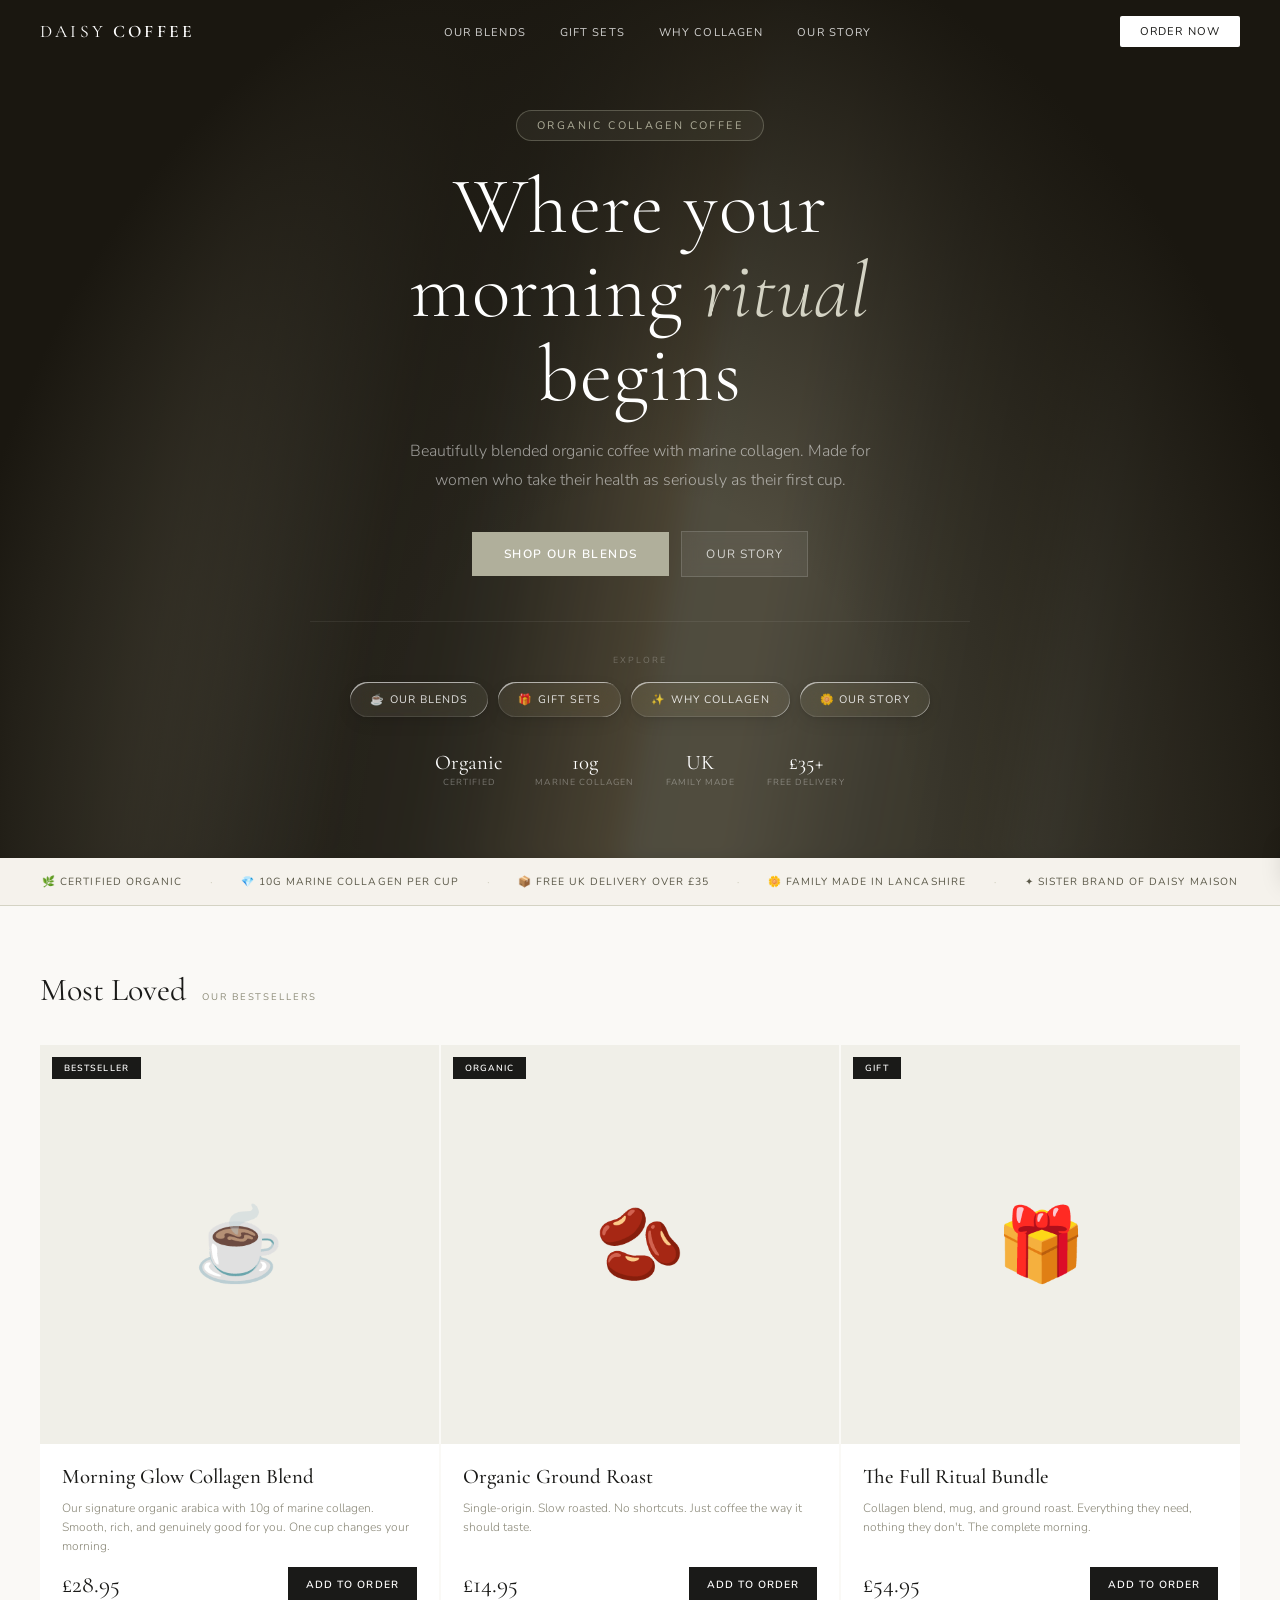
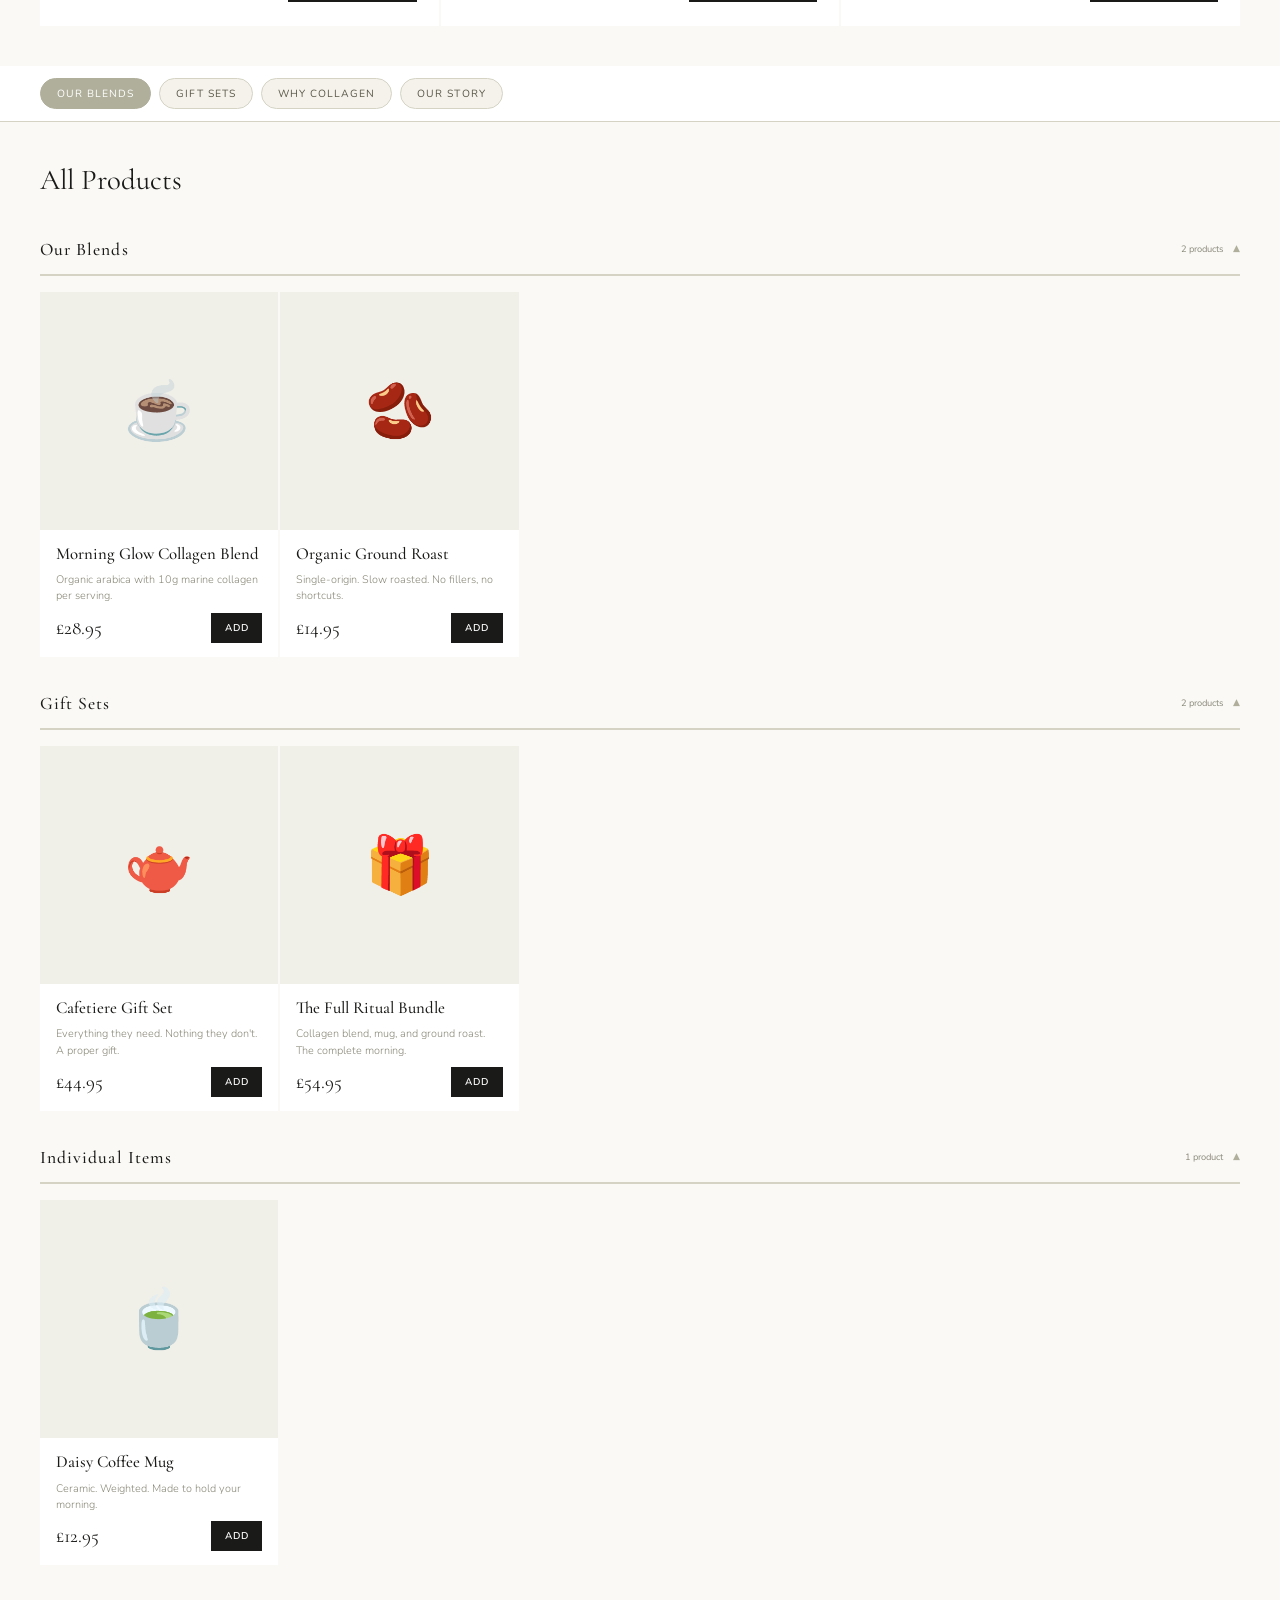
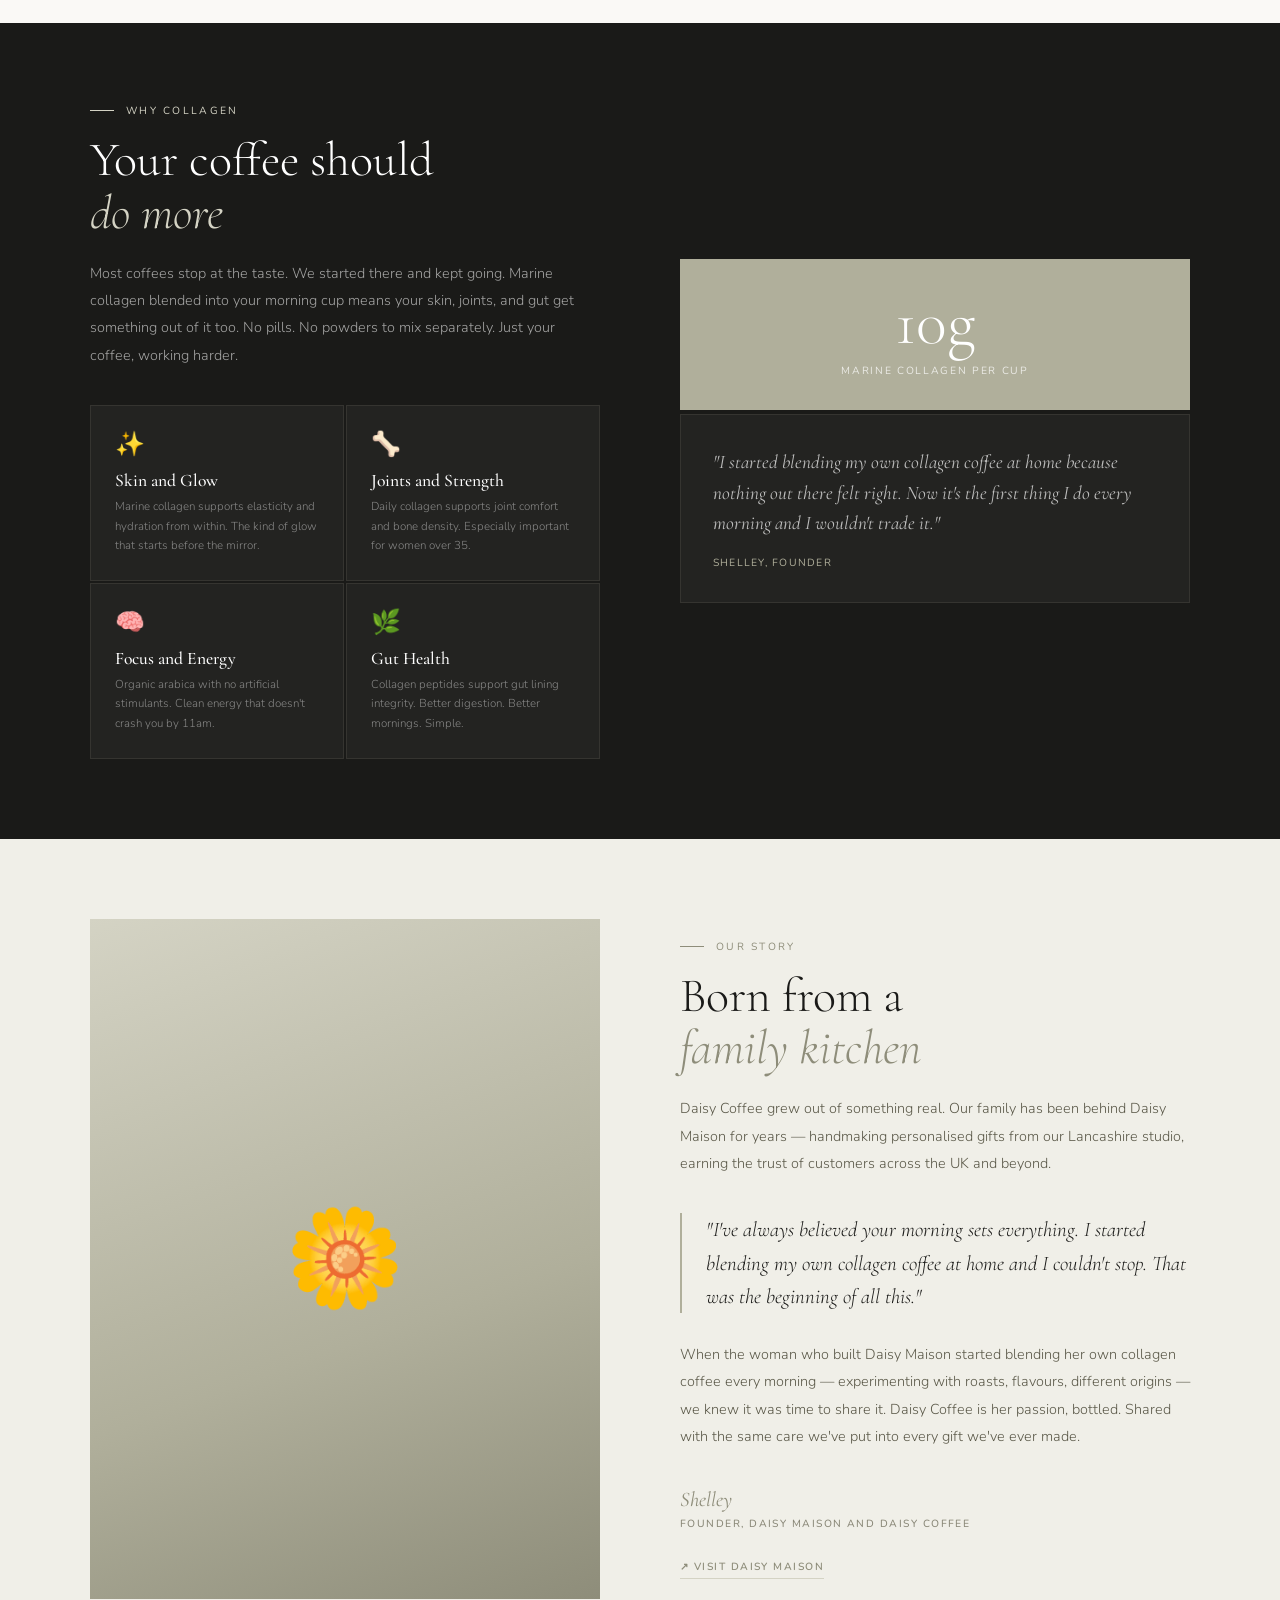
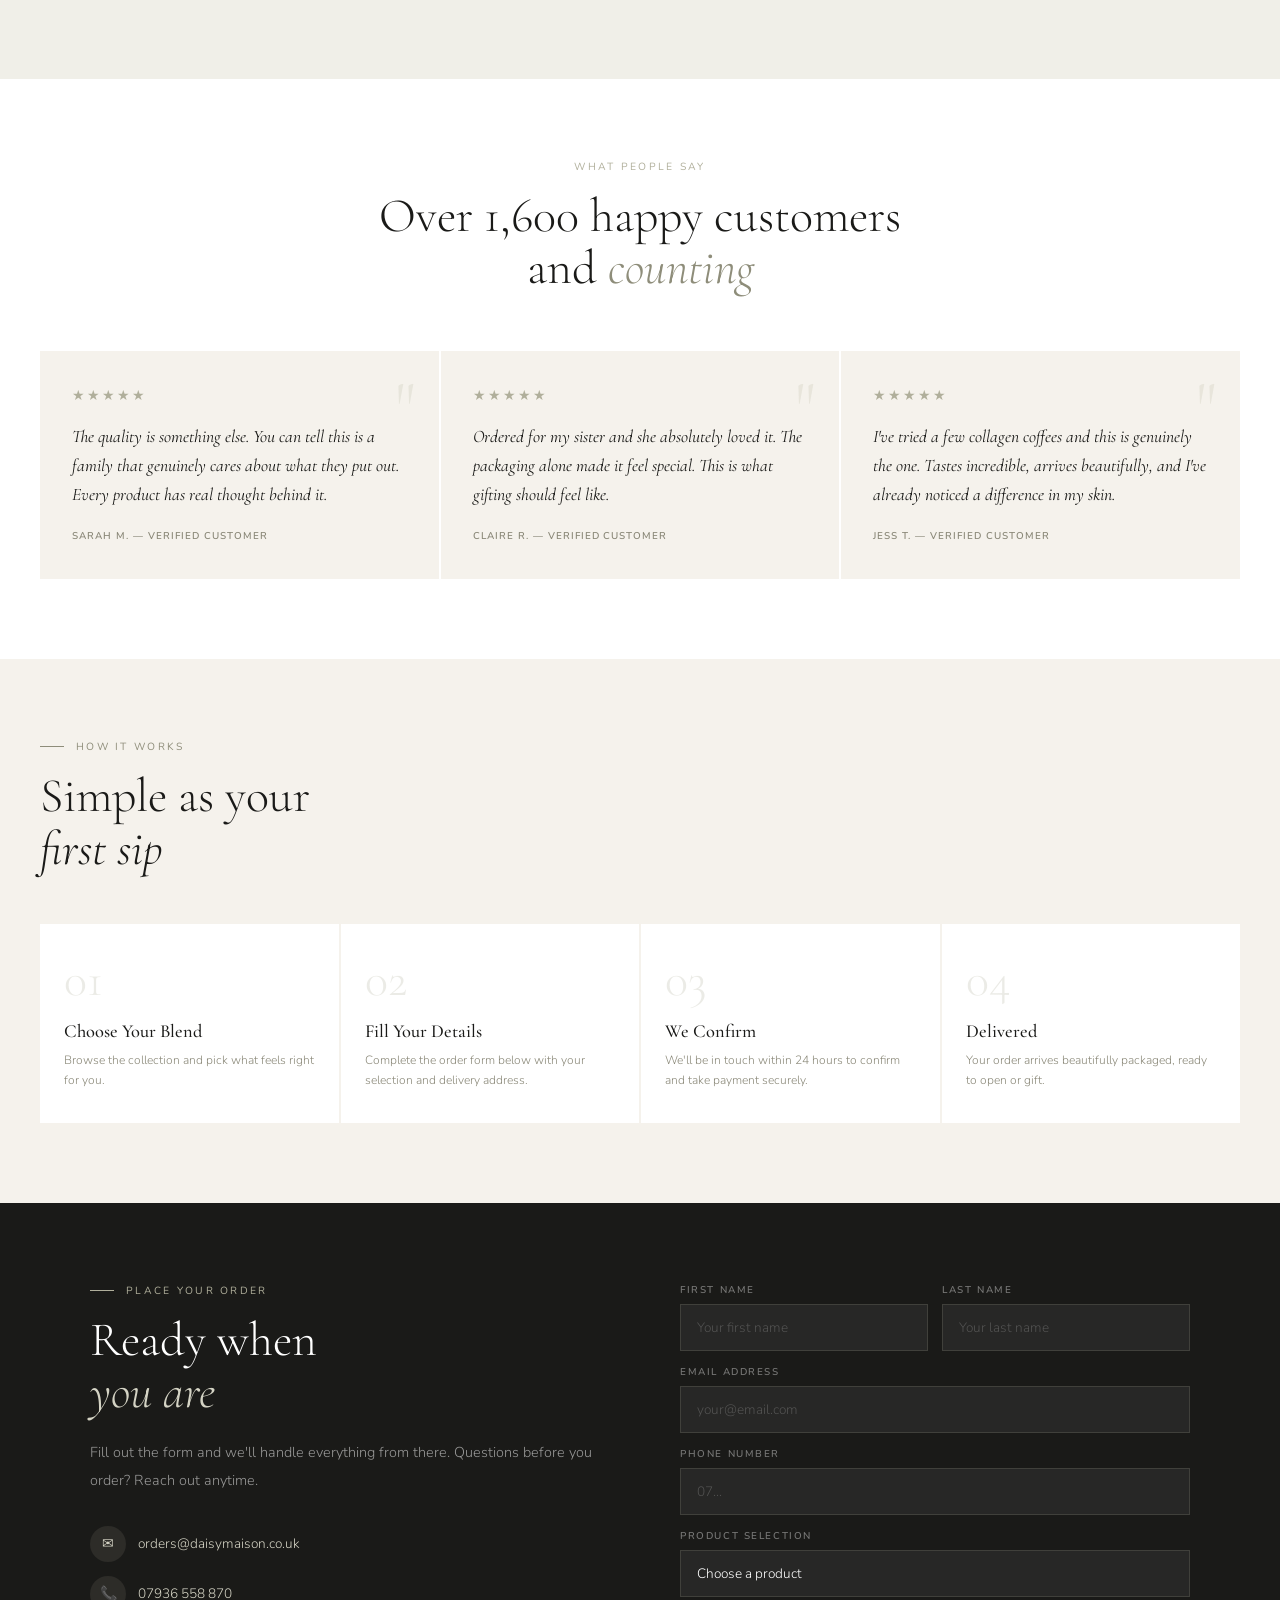
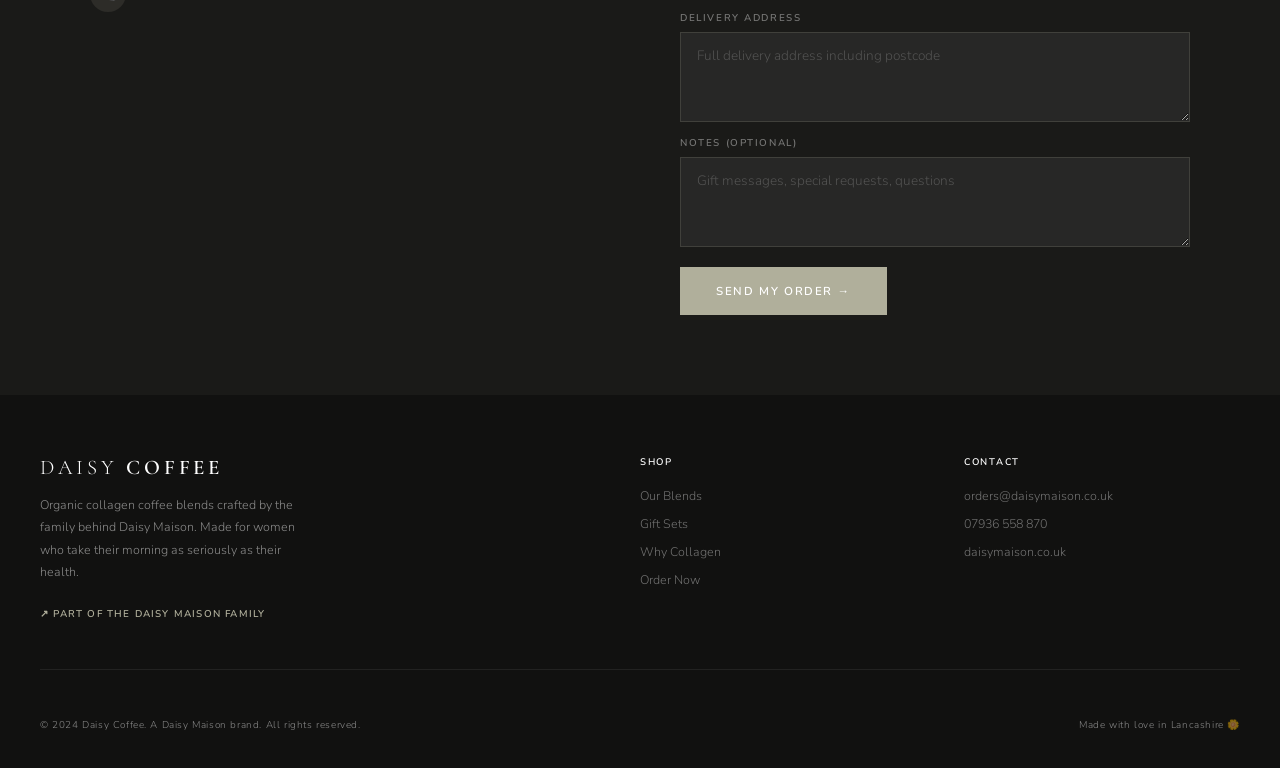
==== index.html @ 3b6395a7 "Rename daisy-coffee.html to index.html" ====
<!DOCTYPE html>
<html lang="en">
<head>
  <meta charset="UTF-8">
  <meta name="viewport" content="width=device-width, initial-scale=1.0, maximum-scale=1.0, user-scalable=no">
  <title>Daisy Coffee — Organic Collagen Blends</title>
  <meta name="description" content="Organic collagen coffee blends, ground coffee, cafetiere gift sets and more. A sister brand of Daisy Maison, family made in Lancashire.">
  <link rel="preconnect" href="https://fonts.googleapis.com">
  <link href="https://fonts.googleapis.com/css2?family=Cormorant+Garamond:ital,wght@0,300;0,400;0,500;0,600;1,300;1,400;1,500&family=Nunito:wght@300;400;500;600&display=swap" rel="stylesheet">
  <style>
    *, *::before, *::after { box-sizing: border-box; margin: 0; padding: 0; }
    html, body { max-width: 100%; overflow-x: hidden; background: #faf9f6; color: #1a1a18; }

    :root {
      --sage: #B0AF9B;
      --sage-dark: #8e8d7a;
      --sage-light: #d4d3c4;
      --sage-pale: #f0efe8;
      --gold: #c9a96e;
      --gold-light: #e8d5b0;
      --white: #ffffff;
      --off-white: #faf9f6;
      --cream: #f5f2ec;
      --dark: #1a1a18;
      --mid: #5a5848;
      --light: #8a8878;
    }

    /* ── NAV ── */
    .nav {
      background: transparent;
      border-bottom: none;
      padding: 0 40px;
      height: 62px;
      display: flex;
      align-items: center;
      justify-content: space-between;
      position: absolute;
      top: 0; left: 0; right: 0;
      z-index: 100;
      gap: 16px;
      transition: background 0.3s, border-color 0.3s;
    }
    .nav.scrolled {
      position: fixed;
      background: rgba(250,249,246,0.92);
      backdrop-filter: blur(14px);
      -webkit-backdrop-filter: blur(14px);
      border-bottom: 1px solid rgba(176,175,155,0.2);
    }
    .nav-logo {
      font-family: 'Cormorant Garamond', serif;
      font-weight: 400;
      font-size: 1.1rem;
      letter-spacing: 0.18em;
      color: #ffffff;
      text-decoration: none;
      text-transform: uppercase;
      white-space: nowrap;
      flex-shrink: 0;
      transition: color 0.3s;
    }
    .nav-logo span { font-weight: 600; }
    .nav.scrolled .nav-logo { color: var(--dark); }
    .nav-links {
      display: flex;
      gap: 4px;
      list-style: none;
    }
    .nav-links a {
      font-family: 'Nunito', sans-serif;
      font-size: 0.7rem;
      letter-spacing: 0.1em;
      text-transform: uppercase;
      color: rgba(255,255,255,0.8);
      text-decoration: none;
      padding: 6px 14px;
      border-radius: 20px;
      border: 1px solid transparent;
      transition: all 0.2s;
      white-space: nowrap;
    }
    .nav.scrolled .nav-links a { color: var(--mid); }
    .nav-links a:hover {
      color: var(--white);
      border-color: rgba(255,255,255,0.25);
      background: rgba(255,255,255,0.1);
    }
    .nav.scrolled .nav-links a:hover {
      color: var(--dark);
      border-color: var(--sage-light);
      background: var(--sage-pale);
    }
    .nav-cta {
      font-family: 'Nunito', sans-serif;
      font-size: 0.7rem;
      letter-spacing: 0.1em;
      text-transform: uppercase;
      color: var(--dark) !important;
      background: var(--white);
      padding: 8px 20px;
      border-radius: 2px;
      text-decoration: none;
      border: none !important;
      transition: background 0.2s, color 0.2s !important;
      white-space: nowrap;
      flex-shrink: 0;
    }
    .nav.scrolled .nav-cta { background: var(--dark); color: var(--white) !important; }
    .nav-cta:hover { background: var(--sage) !important; color: var(--white) !important; }

    /* hamburger */
    .nav-hamburger {
      display: none;
      flex-direction: column;
      gap: 5px;
      background: none;
      border: none;
      cursor: pointer;
      padding: 4px;
    }
    .nav-hamburger span {
      display: block;
      width: 22px;
      height: 1.5px;
      background: var(--white);
      transition: background 0.3s;
    }
    .nav.scrolled .nav-hamburger span { background: var(--dark); }
    .nav-mobile {
      display: none;
      position: fixed;
      top: 62px; left: 0; right: 0;
      background: var(--off-white);
      border-bottom: 1px solid var(--sage-light);
      padding: 20px 24px;
      flex-direction: column;
      gap: 4px;
      z-index: 99;
    }
    .nav-mobile.open { display: flex; }
    .nav-mobile a {
      font-family: 'Nunito', sans-serif;
      font-size: 0.85rem;
      letter-spacing: 0.1em;
      text-transform: uppercase;
      color: var(--mid);
      text-decoration: none;
      padding: 12px 0;
      border-bottom: 1px solid var(--sage-pale);
    }
    .nav-mobile a:last-child { border-bottom: none; color: var(--sage-dark); font-weight: 600; }

    /* ── HERO ── */
    .hero {
      position: relative;
      overflow: hidden;
      background: #1a1710;
      min-height: 600px;
      display: flex;
      flex-direction: column;
      align-items: center;
      justify-content: center;
      padding: 110px 40px 70px;
    }
    .hero-aurora {
      position: absolute;
      inset: -20px;
      background:
        repeating-linear-gradient(100deg,rgba(176,175,155,0.2) 0%,rgba(176,175,155,0.07) 8%,transparent 12%,transparent 14%,rgba(201,169,110,0.14) 18%),
        repeating-linear-gradient(100deg,rgba(90,88,72,0.4) 0%,rgba(176,175,155,0.25) 10%,rgba(40,38,28,0.1) 20%,rgba(176,175,155,0.2) 30%,rgba(120,115,90,0.25) 40%);
      background-size: 300% 300%, 200% 200%;
      animation: aurora 14s linear infinite;
      filter: blur(14px);
      opacity: 0.9;
    }
    .hero-aurora::after {
      content: '';
      position: absolute;
      inset: 0;
      background: repeating-linear-gradient(100deg,rgba(176,175,155,0.1) 0%,rgba(201,169,110,0.08) 10%,transparent 15%,transparent 18%,rgba(176,175,155,0.12) 22%);
      background-size: 200% 100%;
      animation: aurora 10s linear infinite reverse;
      mix-blend-mode: screen;
    }
    @keyframes aurora { from { background-position: 50% 50%, 50% 50%; } to { background-position: 350% 50%, 350% 50%; } }
    .hero-overlay { position: absolute; inset: 0; background: radial-gradient(ellipse at 50% 100%, transparent 30%, #1a1710 78%); }
    .hero-content { position: relative; z-index: 2; text-align: center; max-width: 660px; width: 100%; }
    .hero-tag {
      display: inline-block;
      font-family: 'Nunito', sans-serif;
      font-size: 0.68rem;
      letter-spacing: 0.22em;
      text-transform: uppercase;
      color: var(--sage);
      border: 1px solid rgba(176,175,155,0.35);
      padding: 7px 20px;
      border-radius: 20px;
      margin-bottom: 24px;
      background: rgba(176,175,155,0.08);
    }
    .hero h1 {
      font-family: 'Cormorant Garamond', serif;
      font-size: clamp(2.8rem, 7vw, 5rem);
      font-weight: 300;
      color: #ffffff;
      line-height: 1.05;
      margin-bottom: 20px;
      letter-spacing: 0.01em;
    }
    .hero h1 em { font-style: italic; color: var(--sage-light); }
    .hero-sub {
      font-family: 'Nunito', sans-serif;
      font-size: clamp(0.85rem, 2vw, 1rem);
      font-weight: 300;
      color: rgba(255,255,255,0.55);
      line-height: 1.8;
      margin-bottom: 36px;
      max-width: 480px;
      margin-left: auto;
      margin-right: auto;
    }
    .hero-cta-row {
      display: flex;
      align-items: center;
      justify-content: center;
      gap: 12px;
      flex-wrap: wrap;
      margin-bottom: 44px;
    }
    .btn-primary {
      display: inline-flex;
      align-items: center;
      gap: 8px;
      padding: 14px 32px;
      background: var(--sage);
      color: #ffffff;
      font-family: 'Nunito', sans-serif;
      font-size: 0.75rem;
      font-weight: 600;
      letter-spacing: 0.12em;
      text-transform: uppercase;
      text-decoration: none;
      border: none;
      cursor: pointer;
      transition: background 0.25s, transform 0.2s;
    }
    .btn-primary:hover { background: var(--sage-dark); transform: translateY(-1px); }
    .btn-secondary {
      display: inline-flex;
      align-items: center;
      gap: 8px;
      padding: 14px 24px;
      background: rgba(255,255,255,0.07);
      color: rgba(255,255,255,0.75);
      font-family: 'Nunito', sans-serif;
      font-size: 0.75rem;
      letter-spacing: 0.1em;
      text-transform: uppercase;
      text-decoration: none;
      border: 1px solid rgba(255,255,255,0.14);
      backdrop-filter: blur(8px);
      transition: all 0.2s;
    }
    .btn-secondary:hover { border-color: rgba(176,175,155,0.5); color: var(--sage-light); }

    /* glass pills */
    .hero-pills {
      display: flex;
      align-items: center;
      justify-content: center;
      gap: 10px;
      flex-wrap: wrap;
      padding-top: 32px;
      border-top: 1px solid rgba(255,255,255,0.07);
    }
    .hero-pills-label {
      font-family: 'Nunito', sans-serif;
      font-size: 0.55rem;
      letter-spacing: 0.22em;
      text-transform: uppercase;
      color: rgba(255,255,255,0.25);
      width: 100%;
      text-align: center;
      margin-bottom: 6px;
    }
    .glass-pill {
      position: relative;
      display: inline-flex;
      align-items: center;
      gap: 7px;
      padding: 10px 20px;
      border-radius: 40px;
      cursor: pointer;
      text-decoration: none;
      font-family: 'Nunito', sans-serif;
      font-size: 0.68rem;
      letter-spacing: 0.1em;
      text-transform: uppercase;
      color: rgba(255,255,255,0.85);
      transition: transform 0.25s ease, color 0.2s;
      isolation: isolate;
    }
    .glass-pill::before {
      content: '';
      position: absolute;
      inset: 0;
      border-radius: inherit;
      background: rgba(255,255,255,0.07);
      backdrop-filter: blur(12px) saturate(160%);
      -webkit-backdrop-filter: blur(12px) saturate(160%);
      box-shadow:
        inset 0 0 0 1px rgba(255,255,255,0.1),
        inset 1.8px 3px 0px -2px rgba(255,255,255,0.55),
        inset -2px -2px 0px -2px rgba(255,255,255,0.4),
        0 1px 5px rgba(0,0,0,0.1),
        0 6px 16px rgba(0,0,0,0.08);
      transition: background 0.3s, box-shadow 0.3s;
      z-index: -1;
    }
    .glass-pill:hover { transform: translateY(-2px) scale(1.03); color: #ffffff; }
    .glass-pill:hover::before {
      background: rgba(176,175,155,0.2);
      box-shadow: inset 0 0 0 1px rgba(176,175,155,0.4), 0 4px 20px rgba(176,175,155,0.2);
    }

    /* hero stats */
    .hero-stats {
      display: flex;
      align-items: center;
      justify-content: center;
      gap: 32px;
      margin-top: 36px;
      flex-wrap: wrap;
    }
    .hero-stat { display: flex; flex-direction: column; align-items: center; gap: 3px; }
    .hero-stat-num {
      font-family: 'Cormorant Garamond', serif;
      font-size: 1.3rem;
      font-weight: 400;
      color: #ffffff;
      line-height: 1;
    }
    .hero-stat-label {
      font-family: 'Nunito', sans-serif;
      font-size: 0.55rem;
      letter-spacing: 0.12em;
      text-transform: uppercase;
      color: rgba(255,255,255,0.35);
    }

    /* ── TRUST STRIP ── */
    .trust-strip {
      background: var(--cream);
      border-bottom: 1px solid var(--sage-light);
      padding: 16px 40px;
      display: flex;
      align-items: center;
      justify-content: center;
      gap: 28px;
      flex-wrap: wrap;
    }
    .trust-item {
      display: flex;
      align-items: center;
      gap: 8px;
      font-family: 'Nunito', sans-serif;
      font-size: 0.65rem;
      letter-spacing: 0.1em;
      text-transform: uppercase;
      color: var(--mid);
      white-space: nowrap;
    }
    .trust-divider { color: var(--sage-light); font-size: 0.7rem; }

    /* ── FEATURED ── */
    .featured-section { background: var(--off-white); padding: 64px 40px 40px; }
    .featured-header { display: flex; align-items: baseline; gap: 16px; margin-bottom: 36px; }
    .featured-title {
      font-family: 'Cormorant Garamond', serif;
      font-size: 2rem;
      font-weight: 400;
      color: var(--dark);
    }
    .featured-tag {
      font-family: 'Nunito', sans-serif;
      font-size: 0.6rem;
      letter-spacing: 0.2em;
      text-transform: uppercase;
      color: var(--sage-dark);
    }
    .featured-grid { display: grid; grid-template-columns: repeat(3, 1fr); gap: 2px; }

    .featured-card {
      position: relative;
      background: var(--white);
      overflow: hidden;
      display: flex;
      flex-direction: column;
      transition: transform 0.3s, box-shadow 0.3s;
      animation: fadeInUp 0.5s ease both;
    }
    .featured-card:nth-child(1) { animation-delay: 0.05s; }
    .featured-card:nth-child(2) { animation-delay: 0.15s; }
    .featured-card:nth-child(3) { animation-delay: 0.25s; }
    .featured-card::before {
      content: '';
      position: absolute;
      inset: -1px;
      padding: 1px;
      background: linear-gradient(135deg, rgba(176,175,155,0.7), rgba(176,175,155,0.1) 50%, rgba(201,169,110,0.5));
      -webkit-mask: linear-gradient(#fff 0 0) content-box, linear-gradient(#fff 0 0);
      -webkit-mask-composite: xor;
      mask-composite: exclude;
      opacity: 0;
      transition: opacity 0.3s;
      z-index: 0;
    }
    .featured-card:hover::before { opacity: 1; }
    .featured-card:hover { transform: translateY(-3px); box-shadow: 0 12px 40px rgba(176,175,155,0.2), 0 4px 16px rgba(0,0,0,0.06); }
    @keyframes fadeInUp { from { opacity: 0; transform: translateY(18px); } to { opacity: 1; transform: translateY(0); } }

    .featured-card-img {
      position: relative;
      aspect-ratio: 1;
      overflow: hidden;
      background: var(--sage-pale);
      display: flex;
      align-items: center;
      justify-content: center;
      font-size: 72px;
    }
    .feat-badge {
      position: absolute; top: 12px; left: 12px;
      background: var(--dark); color: var(--white);
      font-family: 'Nunito', sans-serif; font-size: 0.56rem; letter-spacing: 0.12em; text-transform: uppercase;
      padding: 5px 12px; font-weight: 600;
    }
    .featured-body { padding: 20px 22px 24px; display: flex; flex-direction: column; gap: 10px; flex: 1; position: relative; z-index: 1; }
    .featured-name {
      font-family: 'Cormorant Garamond', serif;
      font-size: 1.3rem;
      font-weight: 500;
      color: var(--dark);
    }
    .featured-desc { font-family: 'Nunito', sans-serif; font-size: 0.75rem; font-weight: 300; color: var(--light); line-height: 1.6; }
    .featured-footer { display: flex; align-items: center; justify-content: space-between; gap: 8px; margin-top: auto; }
    .featured-price {
      font-family: 'Cormorant Garamond', serif;
      font-size: 1.5rem;
      font-weight: 400;
      color: var(--dark);
    }
    .featured-add-btn {
      padding: 10px 18px;
      background: var(--dark); color: var(--white);
      font-family: 'Nunito', sans-serif; font-size: 0.65rem; font-weight: 600;
      letter-spacing: 0.1em; text-transform: uppercase; border: none; cursor: pointer;
      transition: background 0.2s; white-space: nowrap;
    }
    .featured-add-btn:hover { background: var(--sage); }

    /* ── CATEGORY NAV ── */
    .cat-nav {
      background: var(--white);
      border-bottom: 1px solid var(--sage-light);
      padding: 12px 40px;
      position: sticky;
      top: 0;
      z-index: 99;
    }
    .cat-nav-inner { display: flex; gap: 8px; overflow-x: auto; scrollbar-width: none; }
    .cat-nav-inner::-webkit-scrollbar { display: none; }
    .cat-pill-nav {
      display: inline-flex; align-items: center; gap: 5px;
      padding: 7px 16px; border-radius: 20px;
      border: 1px solid var(--sage-light); background: var(--cream);
      color: var(--mid); font-family: 'Nunito', sans-serif; font-size: 0.65rem;
      letter-spacing: 0.1em; text-transform: uppercase;
      cursor: pointer; white-space: nowrap; text-decoration: none;
      transition: all 0.2s;
    }
    .cat-pill-nav:hover { border-color: var(--sage); color: var(--sage-dark); background: var(--sage-pale); }
    .cat-pill-nav.active { background: var(--sage); color: var(--white); border-color: var(--sage); }

    /* ── PRODUCTS ── */
    .shop-section { padding: 40px 40px; background: var(--off-white); }
    .shop-section-header { display: flex; align-items: baseline; gap: 16px; margin-bottom: 24px; }
    .shop-section-title {
      font-family: 'Cormorant Garamond', serif;
      font-size: 1.8rem; font-weight: 400; color: var(--dark);
    }

    .acc-section { margin-bottom: 2px; }
    .acc-header {
      display: flex; align-items: center; justify-content: space-between;
      padding: 18px 0 14px; border-bottom: 2px solid var(--sage-light);
      cursor: pointer; user-select: none;
    }
    .acc-title {
      font-family: 'Cormorant Garamond', serif;
      font-size: 1.1rem; font-weight: 500; color: var(--dark); letter-spacing: 0.06em;
    }
    .acc-count { font-family: 'Nunito', sans-serif; font-size: 0.58rem; color: var(--light); }
    .acc-chevron { color: var(--sage); font-size: 0.9rem; transition: transform 0.3s; flex-shrink: 0; }
    .acc-section.open .acc-chevron { transform: rotate(180deg); }
    .acc-body { overflow: hidden; transition: max-height 0.4s ease, opacity 0.3s ease; max-height: 2000px; opacity: 1; }
    .acc-section.closed .acc-body { max-height: 0; opacity: 0; }
    .acc-grid { display: grid; grid-template-columns: repeat(auto-fill, minmax(200px, 1fr)); gap: 2px; padding: 16px 0; }

    .shop-card {
      background: var(--white);
      overflow: hidden;
      display: flex; flex-direction: column;
      transition: box-shadow 0.2s, transform 0.2s;
      position: relative;
    }
    .shop-card::before {
      content: '';
      position: absolute; inset: -1px;
      padding: 1px;
      background: linear-gradient(135deg, rgba(176,175,155,0.6), rgba(201,169,110,0.3) 50%, rgba(176,175,155,0.5));
      -webkit-mask: linear-gradient(#fff 0 0) content-box, linear-gradient(#fff 0 0);
      -webkit-mask-composite: xor;
      mask-composite: exclude;
      opacity: 0; transition: opacity 0.3s; z-index: 0;
    }
    .shop-card:hover::before { opacity: 1; }
    .shop-card:hover { box-shadow: 0 4px 24px rgba(176,175,155,0.2); transform: translateY(-2px); }

    .shop-card-img {
      position: relative;
      background: var(--sage-pale);
      aspect-ratio: 1;
      display: flex; align-items: center; justify-content: center;
      font-size: 56px;
      overflow: hidden;
    }
    .shop-card-body { padding: 14px 16px; display: flex; flex-direction: column; gap: 8px; flex: 1; position: relative; z-index: 1; }
    .shop-card-name {
      font-family: 'Cormorant Garamond', serif;
      font-size: 1.05rem; font-weight: 500; color: var(--dark); line-height: 1.2;
    }
    .shop-card-desc { font-family: 'Nunito', sans-serif; font-size: 0.68rem; font-weight: 300; color: var(--light); line-height: 1.5; }
    .shop-card-footer { display: flex; align-items: center; justify-content: space-between; gap: 6px; margin-top: auto; }
    .shop-card-price {
      font-family: 'Cormorant Garamond', serif;
      font-size: 1.2rem; font-weight: 400; color: var(--dark);
    }
    .shop-add-btn {
      padding: 8px 14px; background: var(--dark); color: var(--white);
      font-family: 'Nunito', sans-serif; font-size: 0.62rem; font-weight: 600;
      letter-spacing: 0.08em; text-transform: uppercase; border: none; cursor: pointer;
      transition: background 0.2s; white-space: nowrap;
    }
    .shop-add-btn:hover { background: var(--sage); }

    /* ── WHY COLLAGEN ── */
    .collagen-section {
      background: var(--dark);
      padding: 80px 40px;
    }
    .collagen-inner {
      display: grid;
      grid-template-columns: 1fr 1fr;
      gap: 80px;
      align-items: center;
      max-width: 1100px;
      margin: 0 auto;
    }
    .section-eyebrow {
      font-family: 'Nunito', sans-serif;
      font-size: 0.65rem;
      letter-spacing: 0.22em;
      text-transform: uppercase;
      color: var(--sage);
      margin-bottom: 16px;
      display: flex;
      align-items: center;
      gap: 12px;
    }
    .section-eyebrow::before { content: ''; display: block; width: 24px; height: 1px; background: var(--sage); }
    .collagen-section .section-eyebrow { color: var(--sage-light); }
    .collagen-section .section-eyebrow::before { background: var(--sage-light); }
    .section-title {
      font-family: 'Cormorant Garamond', serif;
      font-size: clamp(2rem, 4vw, 3rem);
      font-weight: 300;
      line-height: 1.1;
      margin-bottom: 20px;
    }
    .collagen-section .section-title { color: var(--white); }
    .collagen-section .section-title em { font-style: italic; color: var(--sage-light); }
    .section-body {
      font-family: 'Nunito', sans-serif;
      font-size: 0.9rem;
      font-weight: 300;
      line-height: 1.9;
      color: rgba(255,255,255,0.6);
      margin-bottom: 36px;
    }
    .benefit-grid {
      display: grid;
      grid-template-columns: 1fr 1fr;
      gap: 2px;
    }
    .benefit-card {
      background: rgba(255,255,255,0.04);
      padding: 24px;
      border: 1px solid rgba(176,175,155,0.12);
      transition: background 0.2s;
    }
    .benefit-card:hover { background: rgba(176,175,155,0.08); }
    .benefit-icon { font-size: 24px; margin-bottom: 12px; display: block; }
    .benefit-title {
      font-family: 'Cormorant Garamond', serif;
      font-size: 1.1rem; font-weight: 500; color: var(--white); margin-bottom: 6px;
    }
    .benefit-text { font-family: 'Nunito', sans-serif; font-size: 0.72rem; font-weight: 300; color: rgba(255,255,255,0.45); line-height: 1.7; }
    .collagen-stat-box {
      background: var(--sage);
      padding: 32px;
      text-align: center;
    }
    .collagen-stat-num {
      font-family: 'Cormorant Garamond', serif;
      font-size: 4rem; font-weight: 300; color: var(--white); line-height: 1;
    }
    .collagen-stat-label {
      font-family: 'Nunito', sans-serif;
      font-size: 0.65rem; letter-spacing: 0.16em; text-transform: uppercase;
      color: rgba(255,255,255,0.75); margin-top: 8px;
    }
    .collagen-visual { display: flex; flex-direction: column; gap: 2px; }

    /* ── STORY ── */
    .story-section { background: var(--sage-pale); padding: 80px 40px; }
    .story-inner {
      display: grid;
      grid-template-columns: 1fr 1fr;
      gap: 80px;
      align-items: center;
      max-width: 1100px;
      margin: 0 auto;
    }
    .story-section .section-eyebrow { color: var(--sage-dark); }
    .story-section .section-eyebrow::before { background: var(--sage-dark); }
    .story-section .section-title { color: var(--dark); }
    .story-section .section-title em { color: var(--sage-dark); }
    .story-section .section-body { color: var(--mid); }
    .story-quote {
      font-family: 'Cormorant Garamond', serif;
      font-size: 1.3rem; font-weight: 300; font-style: italic;
      color: var(--dark); line-height: 1.6;
      padding-left: 24px;
      border-left: 2px solid var(--sage);
      margin: 28px 0;
    }
    .story-sig {
      font-family: 'Cormorant Garamond', serif;
      font-size: 1.3rem; font-style: italic; color: var(--sage-dark);
      margin-top: 28px;
    }
    .story-sig span {
      display: block;
      font-family: 'Nunito', sans-serif;
      font-style: normal; font-size: 0.65rem;
      font-weight: 500; letter-spacing: 0.14em;
      text-transform: uppercase; color: var(--light); margin-top: 4px;
    }
    .story-img-box {
      background: linear-gradient(160deg, var(--sage-light) 0%, var(--sage) 60%, var(--sage-dark) 100%);
      aspect-ratio: 3/4;
      display: flex; align-items: center; justify-content: center;
      font-size: 96px;
    }
    .daisy-maison-link {
      display: inline-flex; align-items: center; gap: 8px;
      margin-top: 28px;
      font-family: 'Nunito', sans-serif;
      font-size: 0.65rem; font-weight: 600;
      letter-spacing: 0.14em; text-transform: uppercase;
      color: var(--sage-dark); text-decoration: none;
      border-bottom: 1px solid var(--sage-light);
      padding-bottom: 4px;
      transition: color 0.2s, border-color 0.2s;
    }
    .daisy-maison-link:hover { color: var(--dark); border-color: var(--dark); }

    /* ── TESTIMONIALS ── */
    .testimonials-section { background: var(--white); padding: 80px 40px; }
    .testimonials-header { text-align: center; margin-bottom: 56px; }
    .testimonials-header .section-eyebrow { justify-content: center; }
    .testimonials-header .section-eyebrow::before { display: none; }
    .testimonials-header .section-title { color: var(--dark); }
    .testimonials-header .section-title em { color: var(--sage-dark); }
    .testimonials-grid { display: grid; grid-template-columns: repeat(3, 1fr); gap: 2px; }
    .testimonial-card { background: var(--cream); padding: 36px 32px; position: relative; }
    .testimonial-stars { color: var(--sage); font-size: 0.85rem; letter-spacing: 2px; margin-bottom: 18px; }
    .testimonial-text {
      font-family: 'Cormorant Garamond', serif;
      font-size: 1.1rem; font-weight: 400; font-style: italic;
      line-height: 1.65; color: var(--dark); margin-bottom: 20px;
    }
    .testimonial-author {
      font-family: 'Nunito', sans-serif;
      font-size: 0.62rem; font-weight: 600;
      letter-spacing: 0.1em; text-transform: uppercase; color: var(--light);
    }
    .testimonial-mark {
      position: absolute; top: 20px; right: 24px;
      font-family: 'Cormorant Garamond', serif;
      font-size: 72px; font-weight: 300;
      color: var(--sage-light); line-height: 1; opacity: 0.4;
    }

    /* ── HOW TO ORDER ── */
    .how-section { background: var(--cream); padding: 80px 40px; }
    .how-section .section-eyebrow { color: var(--sage-dark); }
    .how-section .section-eyebrow::before { background: var(--sage-dark); }
    .how-section .section-title { color: var(--dark); margin-bottom: 48px; }
    .how-grid { display: grid; grid-template-columns: repeat(4, 1fr); gap: 2px; }
    .how-step { background: var(--white); padding: 32px 24px; }
    .how-num {
      font-family: 'Cormorant Garamond', serif;
      font-size: 3rem; font-weight: 300;
      color: rgba(176,175,155,0.25); line-height: 1; margin-bottom: 16px;
    }
    .how-step h3 {
      font-family: 'Cormorant Garamond', serif;
      font-size: 1.15rem; font-weight: 500; color: var(--dark); margin-bottom: 8px;
    }
    .how-step p { font-family: 'Nunito', sans-serif; font-size: 0.75rem; font-weight: 300; color: var(--light); line-height: 1.7; }

    /* ── ORDER FORM ── */
    .form-section { background: var(--dark); padding: 80px 40px; }
    .form-inner {
      display: grid;
      grid-template-columns: 1fr 1fr;
      gap: 80px;
      align-items: start;
      max-width: 1100px;
      margin: 0 auto;
    }
    .form-left .section-eyebrow { color: var(--sage); }
    .form-left .section-eyebrow::before { background: var(--sage); }
    .form-left .section-title { color: var(--white); }
    .form-left .section-title em { color: var(--sage-light); }
    .form-left .section-body { color: rgba(255,255,255,0.55); margin-bottom: 0; }
    .form-contact { margin-top: 32px; display: flex; flex-direction: column; gap: 14px; }
    .form-contact a {
      display: flex; align-items: center; gap: 12px;
      color: var(--sage-light); text-decoration: none;
      font-family: 'Nunito', sans-serif; font-size: 0.85rem; font-weight: 300;
      transition: color 0.2s;
    }
    .form-contact a:hover { color: var(--white); }
    .contact-icon {
      width: 36px; height: 36px;
      background: rgba(176,175,155,0.12); border-radius: 50%;
      display: flex; align-items: center; justify-content: center; font-size: 14px;
    }
    .order-form { display: flex; flex-direction: column; gap: 14px; }
    .form-row { display: grid; grid-template-columns: 1fr 1fr; gap: 14px; }
    .form-group { display: flex; flex-direction: column; gap: 7px; }
    .form-group label {
      font-family: 'Nunito', sans-serif;
      font-size: 0.62rem; font-weight: 600;
      letter-spacing: 0.16em; text-transform: uppercase;
      color: rgba(255,255,255,0.4);
    }
    .form-group input,
    .form-group select,
    .form-group textarea {
      background: rgba(255,255,255,0.06);
      border: 1px solid rgba(176,175,155,0.18);
      color: var(--white);
      padding: 13px 16px;
      font-family: 'Nunito', sans-serif; font-size: 0.85rem; font-weight: 300;
      outline: none; transition: border-color 0.2s; appearance: none;
    }
    .form-group input::placeholder, .form-group textarea::placeholder { color: rgba(255,255,255,0.2); }
    .form-group input:focus, .form-group select:focus, .form-group textarea:focus { border-color: var(--sage); }
    .form-group select option { background: var(--dark); }
    .form-group textarea { resize: vertical; min-height: 90px; }
    .form-submit {
      background: var(--sage); color: var(--white); border: none;
      padding: 16px 36px;
      font-family: 'Nunito', sans-serif; font-size: 0.72rem; font-weight: 600;
      letter-spacing: 0.14em; text-transform: uppercase;
      cursor: pointer; transition: background 0.25s, transform 0.2s; align-self: flex-start; margin-top: 6px;
    }
    .form-submit:hover { background: var(--sage-dark); transform: translateY(-1px); }

    /* ── TOAST ── */
    .toast {
      position: fixed; bottom: 24px; right: 20px; z-index: 500;
      background: var(--dark); color: var(--white);
      padding: 12px 18px; border-left: 3px solid var(--sage);
      font-family: 'Nunito', sans-serif; font-size: 0.75rem; letter-spacing: 0.05em;
      box-shadow: 0 8px 24px rgba(0,0,0,0.15);
      transform: translateX(130%); transition: transform 0.3s cubic-bezier(0.34,1.56,0.64,1);
      max-width: 260px;
    }
    .toast.show { transform: translateX(0); }
    .toast-name { color: var(--sage); font-weight: 600; }

    /* ── FOOTER ── */
    footer { background: #111110; color: rgba(255,255,255,0.5); padding: 60px 40px 36px; }
    .footer-grid {
      display: grid; grid-template-columns: 2fr 1fr 1fr; gap: 48px;
      margin-bottom: 48px; padding-bottom: 48px;
      border-bottom: 1px solid rgba(255,255,255,0.07);
    }
    .footer-logo {
      font-family: 'Cormorant Garamond', serif;
      font-size: 1.3rem; font-weight: 300; letter-spacing: 0.18em;
      text-transform: uppercase; color: var(--white); margin-bottom: 14px;
    }
    .footer-logo span { font-weight: 600; }
    .footer-desc { font-family: 'Nunito', sans-serif; font-size: 0.78rem; font-weight: 300; line-height: 1.8; max-width: 280px; margin-bottom: 20px; }
    .footer-dm-link {
      display: inline-flex; align-items: center; gap: 8px;
      font-family: 'Nunito', sans-serif; font-size: 0.62rem; font-weight: 600;
      letter-spacing: 0.12em; text-transform: uppercase;
      color: var(--sage); text-decoration: none; transition: color 0.2s;
    }
    .footer-dm-link:hover { color: var(--white); }
    .footer-col h4 {
      font-family: 'Nunito', sans-serif; font-size: 0.6rem; font-weight: 600;
      letter-spacing: 0.18em; text-transform: uppercase; color: var(--white); margin-bottom: 18px;
    }
    .footer-col ul { list-style: none; display: flex; flex-direction: column; gap: 10px; }
    .footer-col ul li a {
      font-family: 'Nunito', sans-serif; font-size: 0.78rem; font-weight: 300;
      color: rgba(255,255,255,0.4); text-decoration: none; transition: color 0.2s;
    }
    .footer-col ul li a:hover { color: var(--sage); }
    .footer-bottom {
      display: flex; justify-content: space-between; align-items: center;
      font-family: 'Nunito', sans-serif; font-size: 0.62rem; font-weight: 300; letter-spacing: 0.06em;
      flex-wrap: wrap; gap: 8px;
    }
    .footer-bottom a { color: var(--sage); text-decoration: none; }

    /* ── MOBILE ── */
    @media (max-width: 900px) {
      .nav { padding: 0 20px; }
      .nav-links { display: none; }
      .nav-cta { display: none; }
      .nav-hamburger { display: flex; }
      .hero { padding: 90px 20px 50px; min-height: 520px; }
      .hero h1 { font-size: clamp(2.2rem, 9vw, 3.5rem); }
      .hero-pills { gap: 8px; }
      .glass-pill { padding: 8px 14px; font-size: 0.62rem; }
      .hero-stats { gap: 20px; margin-top: 28px; }
      .trust-strip { padding: 14px 20px; gap: 14px; }
      .featured-section { padding: 40px 20px 28px; }
      .featured-grid { grid-template-columns: 1fr; gap: 2px; }
      .cat-nav { padding: 10px 20px; }
      .shop-section { padding: 24px 20px; }
      .acc-grid { grid-template-columns: repeat(2, 1fr); }
      .collagen-section { padding: 56px 20px; }
      .collagen-inner { grid-template-columns: 1fr; gap: 40px; }
      .benefit-grid { grid-template-columns: 1fr 1fr; }
      .story-section { padding: 56px 20px; }
      .story-inner { grid-template-columns: 1fr; gap: 40px; }
      .story-img-box { display: none; }
      .testimonials-section { padding: 56px 20px; }
      .testimonials-grid { grid-template-columns: 1fr; }
      .how-section { padding: 56px 20px; }
      .how-grid { grid-template-columns: 1fr 1fr; }
      .form-section { padding: 56px 20px; }
      .form-inner { grid-template-columns: 1fr; gap: 48px; }
      .form-row { grid-template-columns: 1fr; }
      footer { padding: 48px 20px 28px; }
      .footer-grid { grid-template-columns: 1fr; gap: 32px; }
      .footer-bottom { flex-direction: column; align-items: flex-start; gap: 4px; }
    }
    @media (max-width: 480px) {
      .acc-grid { grid-template-columns: 1fr; }
      .how-grid { grid-template-columns: 1fr; }
      .benefit-grid { grid-template-columns: 1fr; }
    }
  </style>
</head>
<body>

  <div class="toast" id="toast">Added: <span class="toast-name" id="toast-name"></span></div>

  <!-- NAV -->
  <nav class="nav" id="nav">
    <a href="#" class="nav-logo">Daisy <span>Coffee</span></a>
    <ul class="nav-links">
      <li><a href="#blends">Our Blends</a></li>
      <li><a href="#gift-sets">Gift Sets</a></li>
      <li><a href="#why-collagen">Why Collagen</a></li>
      <li><a href="#story">Our Story</a></li>
    </ul>
    <a href="#order" class="nav-cta">Order Now</a>
    <button class="nav-hamburger" id="hamburger" onclick="toggleMenu()">
      <span></span><span></span><span></span>
    </button>
  </nav>
  <div class="nav-mobile" id="nav-mobile">
    <a href="#blends" onclick="toggleMenu()">Our Blends</a>
    <a href="#gift-sets" onclick="toggleMenu()">Gift Sets</a>
    <a href="#why-collagen" onclick="toggleMenu()">Why Collagen</a>
    <a href="#story" onclick="toggleMenu()">Our Story</a>
    <a href="#order" onclick="toggleMenu()">Order Now</a>
  </div>

  <!-- HERO -->
  <div class="hero" id="home">
    <div class="hero-aurora"></div>
    <div class="hero-overlay"></div>
    <div class="hero-content">
      <span class="hero-tag">Organic Collagen Coffee</span>
      <h1>Where your<br>morning <em>ritual</em><br>begins</h1>
      <p class="hero-sub">Beautifully blended organic coffee with marine collagen. Made for women who take their health as seriously as their first cup.</p>
      <div class="hero-cta-row">
        <a href="#blends" class="btn-primary">Shop Our Blends</a>
        <a href="#story" class="btn-secondary">Our Story</a>
      </div>
      <div class="hero-pills">
        <span class="hero-pills-label">Explore</span>
        <a href="#blends" class="glass-pill">☕ Our Blends</a>
        <a href="#gift-sets" class="glass-pill">🎁 Gift Sets</a>
        <a href="#why-collagen" class="glass-pill">✨ Why Collagen</a>
        <a href="#story" class="glass-pill">🌼 Our Story</a>
      </div>
      <div class="hero-stats">
        <div class="hero-stat"><span class="hero-stat-num">Organic</span><span class="hero-stat-label">Certified</span></div>
        <div class="hero-stat"><span class="hero-stat-num">10g</span><span class="hero-stat-label">Marine Collagen</span></div>
        <div class="hero-stat"><span class="hero-stat-num">UK</span><span class="hero-stat-label">Family Made</span></div>
        <div class="hero-stat"><span class="hero-stat-num">£35+</span><span class="hero-stat-label">Free Delivery</span></div>
      </div>
    </div>
  </div>

  <!-- TRUST STRIP -->
  <div class="trust-strip">
    <div class="trust-item">🌿 Certified Organic</div>
    <span class="trust-divider">·</span>
    <div class="trust-item">💎 10g Marine Collagen per cup</div>
    <span class="trust-divider">·</span>
    <div class="trust-item">📦 Free UK Delivery over £35</div>
    <span class="trust-divider">·</span>
    <div class="trust-item">🌼 Family made in Lancashire</div>
    <span class="trust-divider">·</span>
    <div class="trust-item">✦ Sister brand of Daisy Maison</div>
  </div>

  <!-- FEATURED -->
  <section class="featured-section" id="blends">
    <div class="featured-header">
      <h2 class="featured-title">Most Loved</h2>
      <span class="featured-tag">Our bestsellers</span>
    </div>
    <div class="featured-grid">
      <div class="featured-card">
        <div class="featured-card-img">☕</div>
        <div class="feat-badge">Bestseller</div>
        <div class="featured-body">
          <span class="featured-name">Morning Glow Collagen Blend</span>
          <span class="featured-desc">Our signature organic arabica with 10g of marine collagen. Smooth, rich, and genuinely good for you. One cup changes your morning.</span>
          <div class="featured-footer">
            <span class="featured-price">£28.95</span>
            <button class="featured-add-btn" onclick="addToBasket('Morning Glow Collagen Blend', 28.95)">Add to Order</button>
          </div>
        </div>
      </div>
      <div class="featured-card">
        <div class="featured-card-img">🫘</div>
        <div class="feat-badge">Organic</div>
        <div class="featured-body">
          <span class="featured-name">Organic Ground Roast</span>
          <span class="featured-desc">Single-origin. Slow roasted. No shortcuts. Just coffee the way it should taste.</span>
          <div class="featured-footer">
            <span class="featured-price">£14.95</span>
            <button class="featured-add-btn" onclick="addToBasket('Organic Ground Roast', 14.95)">Add to Order</button>
          </div>
        </div>
      </div>
      <div class="featured-card" id="gift-sets">
        <div class="featured-card-img">🎁</div>
        <div class="feat-badge">Gift</div>
        <div class="featured-body">
          <span class="featured-name">The Full Ritual Bundle</span>
          <span class="featured-desc">Collagen blend, mug, and ground roast. Everything they need, nothing they don't. The complete morning.</span>
          <div class="featured-footer">
            <span class="featured-price">£54.95</span>
            <button class="featured-add-btn" onclick="addToBasket('The Full Ritual Bundle', 54.95)">Add to Order</button>
          </div>
        </div>
      </div>
    </div>
  </section>

  <!-- CATEGORY NAV -->
  <div class="cat-nav">
    <div class="cat-nav-inner">
      <a class="cat-pill-nav active" href="#blends" onclick="setActivePill(this)">Our Blends</a>
      <a class="cat-pill-nav" href="#gift-sets" onclick="setActivePill(this)">Gift Sets</a>
      <a class="cat-pill-nav" href="#why-collagen" onclick="setActivePill(this)">Why Collagen</a>
      <a class="cat-pill-nav" href="#story" onclick="setActivePill(this)">Our Story</a>
    </div>
  </div>

  <!-- ALL PRODUCTS -->
  <section class="shop-section">
    <div class="shop-section-header">
      <h2 class="shop-section-title">All Products</h2>
    </div>

    <div class="acc-section open">
      <div class="acc-header" onclick="toggleAcc(this)">
        <span class="acc-title">Our Blends</span>
        <div style="display:flex;align-items:center;gap:10px;"><span class="acc-count">2 products</span><span class="acc-chevron">▾</span></div>
      </div>
      <div class="acc-body"><div class="acc-grid">
        <div class="shop-card">
          <div class="shop-card-img">☕</div>
          <div class="shop-card-body">
            <span class="shop-card-name">Morning Glow Collagen Blend</span>
            <span class="shop-card-desc">Organic arabica with 10g marine collagen per serving.</span>
            <div class="shop-card-footer">
              <span class="shop-card-price">£28.95</span>
              <button class="shop-add-btn" onclick="addToBasket('Morning Glow Collagen Blend', 28.95)">Add</button>
            </div>
          </div>
        </div>
        <div class="shop-card">
          <div class="shop-card-img">🫘</div>
          <div class="shop-card-body">
            <span class="shop-card-name">Organic Ground Roast</span>
            <span class="shop-card-desc">Single-origin. Slow roasted. No fillers, no shortcuts.</span>
            <div class="shop-card-footer">
              <span class="shop-card-price">£14.95</span>
              <button class="shop-add-btn" onclick="addToBasket('Organic Ground Roast', 14.95)">Add</button>
            </div>
          </div>
        </div>
      </div></div>
    </div>

    <div class="acc-section open">
      <div class="acc-header" onclick="toggleAcc(this)">
        <span class="acc-title">Gift Sets</span>
        <div style="display:flex;align-items:center;gap:10px;"><span class="acc-count">2 products</span><span class="acc-chevron">▾</span></div>
      </div>
      <div class="acc-body"><div class="acc-grid">
        <div class="shop-card">
          <div class="shop-card-img">🫖</div>
          <div class="shop-card-body">
            <span class="shop-card-name">Cafetiere Gift Set</span>
            <span class="shop-card-desc">Everything they need. Nothing they don't. A proper gift.</span>
            <div class="shop-card-footer">
              <span class="shop-card-price">£44.95</span>
              <button class="shop-add-btn" onclick="addToBasket('Cafetiere Gift Set', 44.95)">Add</button>
            </div>
          </div>
        </div>
        <div class="shop-card">
          <div class="shop-card-img">🎁</div>
          <div class="shop-card-body">
            <span class="shop-card-name">The Full Ritual Bundle</span>
            <span class="shop-card-desc">Collagen blend, mug, and ground roast. The complete morning.</span>
            <div class="shop-card-footer">
              <span class="shop-card-price">£54.95</span>
              <button class="shop-add-btn" onclick="addToBasket('The Full Ritual Bundle', 54.95)">Add</button>
            </div>
          </div>
        </div>
      </div></div>
    </div>

    <div class="acc-section open">
      <div class="acc-header" onclick="toggleAcc(this)">
        <span class="acc-title">Individual Items</span>
        <div style="display:flex;align-items:center;gap:10px;"><span class="acc-count">1 product</span><span class="acc-chevron">▾</span></div>
      </div>
      <div class="acc-body"><div class="acc-grid">
        <div class="shop-card">
          <div class="shop-card-img">🍵</div>
          <div class="shop-card-body">
            <span class="shop-card-name">Daisy Coffee Mug</span>
            <span class="shop-card-desc">Ceramic. Weighted. Made to hold your morning.</span>
            <div class="shop-card-footer">
              <span class="shop-card-price">£12.95</span>
              <button class="shop-add-btn" onclick="addToBasket('Daisy Coffee Mug', 12.95)">Add</button>
            </div>
          </div>
        </div>
      </div></div>
    </div>
  </section>

  <!-- WHY COLLAGEN -->
  <section class="collagen-section" id="why-collagen">
    <div class="collagen-inner">
      <div>
        <p class="section-eyebrow">Why Collagen</p>
        <h2 class="section-title">Your coffee should<br><em>do more</em></h2>
        <p class="section-body">Most coffees stop at the taste. We started there and kept going. Marine collagen blended into your morning cup means your skin, joints, and gut get something out of it too. No pills. No powders to mix separately. Just your coffee, working harder.</p>
        <div class="benefit-grid">
          <div class="benefit-card">
            <span class="benefit-icon">✨</span>
            <h4 class="benefit-title">Skin and Glow</h4>
            <p class="benefit-text">Marine collagen supports elasticity and hydration from within. The kind of glow that starts before the mirror.</p>
          </div>
          <div class="benefit-card">
            <span class="benefit-icon">🦴</span>
            <h4 class="benefit-title">Joints and Strength</h4>
            <p class="benefit-text">Daily collagen supports joint comfort and bone density. Especially important for women over 35.</p>
          </div>
          <div class="benefit-card">
            <span class="benefit-icon">🧠</span>
            <h4 class="benefit-title">Focus and Energy</h4>
            <p class="benefit-text">Organic arabica with no artificial stimulants. Clean energy that doesn't crash you by 11am.</p>
          </div>
          <div class="benefit-card">
            <span class="benefit-icon">🌿</span>
            <h4 class="benefit-title">Gut Health</h4>
            <p class="benefit-text">Collagen peptides support gut lining integrity. Better digestion. Better mornings. Simple.</p>
          </div>
        </div>
      </div>
      <div class="collagen-visual">
        <div class="collagen-stat-box">
          <div class="collagen-stat-num">10g</div>
          <div class="collagen-stat-label">Marine Collagen per cup</div>
        </div>
        <div style="background:rgba(255,255,255,0.04);border:1px solid rgba(176,175,155,0.12);padding:32px;margin-top:2px;">
          <p style="font-family:'Cormorant Garamond',serif;font-size:1.2rem;font-style:italic;color:rgba(255,255,255,0.7);line-height:1.6;">
            "I started blending my own collagen coffee at home because nothing out there felt right. Now it's the first thing I do every morning and I wouldn't trade it."
          </p>
          <p style="font-family:'Nunito',sans-serif;font-size:0.65rem;letter-spacing:0.12em;text-transform:uppercase;color:var(--sage);margin-top:16px;">Shelley, Founder</p>
        </div>
      </div>
    </div>
  </section>

  <!-- OUR STORY -->
  <section class="story-section" id="story">
    <div class="story-inner">
      <div class="story-img-box">🌼</div>
      <div>
        <p class="section-eyebrow">Our Story</p>
        <h2 class="section-title">Born from a<br><em>family kitchen</em></h2>
        <p class="section-body">Daisy Coffee grew out of something real. Our family has been behind Daisy Maison for years — handmaking personalised gifts from our Lancashire studio, earning the trust of customers across the UK and beyond.</p>
        <blockquote class="story-quote">
          "I've always believed your morning sets everything. I started blending my own collagen coffee at home and I couldn't stop. That was the beginning of all this."
        </blockquote>
        <p class="section-body">When the woman who built Daisy Maison started blending her own collagen coffee every morning — experimenting with roasts, flavours, different origins — we knew it was time to share it. Daisy Coffee is her passion, bottled. Shared with the same care we've put into every gift we've ever made.</p>
        <div class="story-sig">
          Shelley
          <span>Founder, Daisy Maison and Daisy Coffee</span>
        </div>
        <a href="https://daisymaison.co.uk" target="_blank" class="daisy-maison-link">↗ Visit Daisy Maison</a>
      </div>
    </div>
  </section>

  <!-- TESTIMONIALS -->
  <section class="testimonials-section">
    <div class="testimonials-header">
      <p class="section-eyebrow">What People Say</p>
      <h2 class="section-title">Over 1,600 happy customers<br>and <em>counting</em></h2>
    </div>
    <div class="testimonials-grid">
      <div class="testimonial-card">
        <div class="testimonial-mark">"</div>
        <div class="testimonial-stars">★★★★★</div>
        <p class="testimonial-text">The quality is something else. You can tell this is a family that genuinely cares about what they put out. Every product has real thought behind it.</p>
        <p class="testimonial-author">Sarah M. — Verified Customer</p>
      </div>
      <div class="testimonial-card">
        <div class="testimonial-mark">"</div>
        <div class="testimonial-stars">★★★★★</div>
        <p class="testimonial-text">Ordered for my sister and she absolutely loved it. The packaging alone made it feel special. This is what gifting should feel like.</p>
        <p class="testimonial-author">Claire R. — Verified Customer</p>
      </div>
      <div class="testimonial-card">
        <div class="testimonial-mark">"</div>
        <div class="testimonial-stars">★★★★★</div>
        <p class="testimonial-text">I've tried a few collagen coffees and this is genuinely the one. Tastes incredible, arrives beautifully, and I've already noticed a difference in my skin.</p>
        <p class="testimonial-author">Jess T. — Verified Customer</p>
      </div>
    </div>
  </section>

  <!-- HOW TO ORDER -->
  <section class="how-section">
    <p class="section-eyebrow">How It Works</p>
    <h2 class="section-title">Simple as your<br><em>first sip</em></h2>
    <div class="how-grid">
      <div class="how-step"><div class="how-num">01</div><h3>Choose Your Blend</h3><p>Browse the collection and pick what feels right for you.</p></div>
      <div class="how-step"><div class="how-num">02</div><h3>Fill Your Details</h3><p>Complete the order form below with your selection and delivery address.</p></div>
      <div class="how-step"><div class="how-num">03</div><h3>We Confirm</h3><p>We'll be in touch within 24 hours to confirm and take payment securely.</p></div>
      <div class="how-step"><div class="how-num">04</div><h3>Delivered</h3><p>Your order arrives beautifully packaged, ready to open or gift.</p></div>
    </div>
  </section>

  <!-- ORDER FORM -->
  <section class="form-section" id="order">
    <div class="form-inner">
      <div class="form-left">
        <p class="section-eyebrow">Place Your Order</p>
        <h2 class="section-title">Ready when<br><em>you are</em></h2>
        <p class="section-body">Fill out the form and we'll handle everything from there. Questions before you order? Reach out anytime.</p>
        <div class="form-contact">
          <a href="mailto:orders@daisymaison.co.uk"><span class="contact-icon">✉</span> orders@daisymaison.co.uk</a>
          <a href="tel:07936558870"><span class="contact-icon">📞</span> 07936 558 870</a>
        </div>
      </div>
      <form class="order-form" action="https://formspree.io/f/YOUR_FORM_ID" method="POST">
        <div class="form-row">
          <div class="form-group">
            <label for="fname">First Name</label>
            <input type="text" id="fname" name="first_name" placeholder="Your first name" required>
          </div>
          <div class="form-group">
            <label for="lname">Last Name</label>
            <input type="text" id="lname" name="last_name" placeholder="Your last name" required>
          </div>
        </div>
        <div class="form-group">
          <label for="email">Email Address</label>
          <input type="email" id="email" name="email" placeholder="your@email.com" required>
        </div>
        <div class="form-group">
          <label for="phone">Phone Number</label>
          <input type="tel" id="phone" name="phone" placeholder="07...">
        </div>
        <div class="form-group">
          <label for="product">Product Selection</label>
          <select id="product" name="product" required>
            <option value="" disabled selected>Choose a product</option>
            <option>Morning Glow Collagen Blend — £28.95</option>
            <option>Organic Ground Roast — £14.95</option>
            <option>Cafetiere Gift Set — £44.95</option>
            <option>Daisy Coffee Mug — £12.95</option>
            <option>The Full Ritual Bundle — £54.95</option>
          </select>
        </div>
        <div class="form-group">
          <label for="address">Delivery Address</label>
          <textarea id="address" name="address" placeholder="Full delivery address including postcode"></textarea>
        </div>
        <div class="form-group">
          <label for="notes">Notes (optional)</label>
          <textarea id="notes" name="notes" placeholder="Gift messages, special requests, questions"></textarea>
        </div>
        <button type="submit" class="form-submit">Send My Order →</button>
      </form>
    </div>
  </section>

  <!-- FOOTER -->
  <footer>
    <div class="footer-grid">
      <div>
        <div class="footer-logo">Daisy <span>Coffee</span></div>
        <p class="footer-desc">Organic collagen coffee blends crafted by the family behind Daisy Maison. Made for women who take their morning as seriously as their health.</p>
        <a href="https://daisymaison.co.uk" target="_blank" class="footer-dm-link">↗ Part of the Daisy Maison Family</a>
      </div>
      <div class="footer-col">
        <h4>Shop</h4>
        <ul>
          <li><a href="#blends">Our Blends</a></li>
          <li><a href="#gift-sets">Gift Sets</a></li>
          <li><a href="#why-collagen">Why Collagen</a></li>
          <li><a href="#order">Order Now</a></li>
        </ul>
      </div>
      <div class="footer-col">
        <h4>Contact</h4>
        <ul>
          <li><a href="mailto:orders@daisymaison.co.uk">orders@daisymaison.co.uk</a></li>
          <li><a href="tel:07936558870">07936 558 870</a></li>
          <li><a href="https://daisymaison.co.uk" target="_blank">daisymaison.co.uk</a></li>
        </ul>
      </div>
    </div>
    <div class="footer-bottom">
      <span>© 2024 Daisy Coffee. A Daisy Maison brand. All rights reserved.</span>
      <span>Made with love in Lancashire 🌼</span>
    </div>
  </footer>

  <script>
    // NAV scroll
    const nav = document.getElementById('nav');
    window.addEventListener('scroll', () => {
      nav.classList.toggle('scrolled', window.scrollY > 20);
    }, { passive: true });

    // Hamburger
    function toggleMenu() {
      document.getElementById('nav-mobile').classList.toggle('open');
    }

    // Accordion
    function toggleAcc(header) {
      const s = header.parentElement;
      s.classList.toggle('open');
      s.classList.toggle('closed');
    }

    // Category pills
    function setActivePill(el) {
      document.querySelectorAll('.cat-pill-nav').forEach(p => p.classList.remove('active'));
      el.classList.add('active');
    }

    // Toast
    let toastTimer;
    function showToast(name) {
      const t = document.getElementById('toast');
      document.getElementById('toast-name').textContent = name;
      t.classList.add('show');
      clearTimeout(toastTimer);
      toastTimer = setTimeout(() => t.classList.remove('show'), 2500);
    }

    // Basket
    let basket = [];
    function addToBasket(name, price) {
      const existing = basket.find(i => i.name === name);
      if (existing) { existing.qty++; } else { basket.push({ name, price, qty: 1 }); }
      showToast(name);
    }
  </script>
</body>
</html>
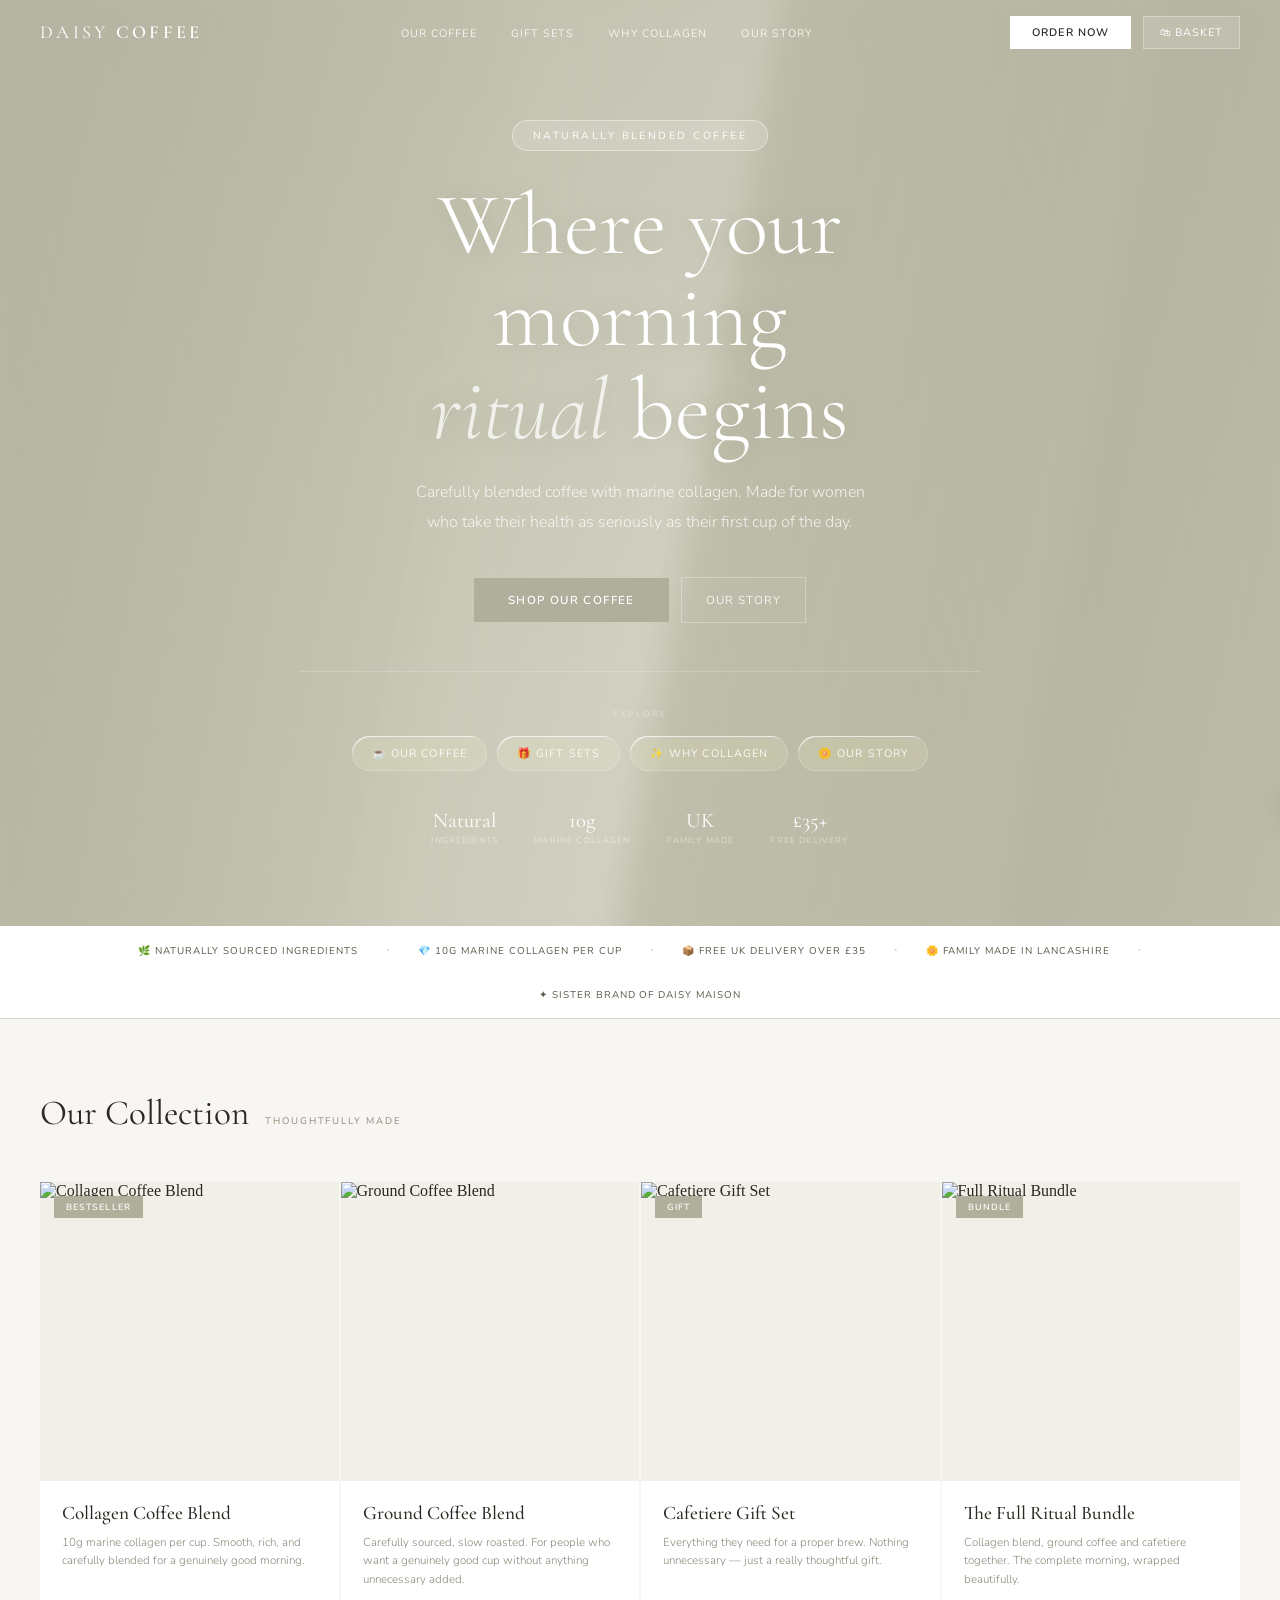
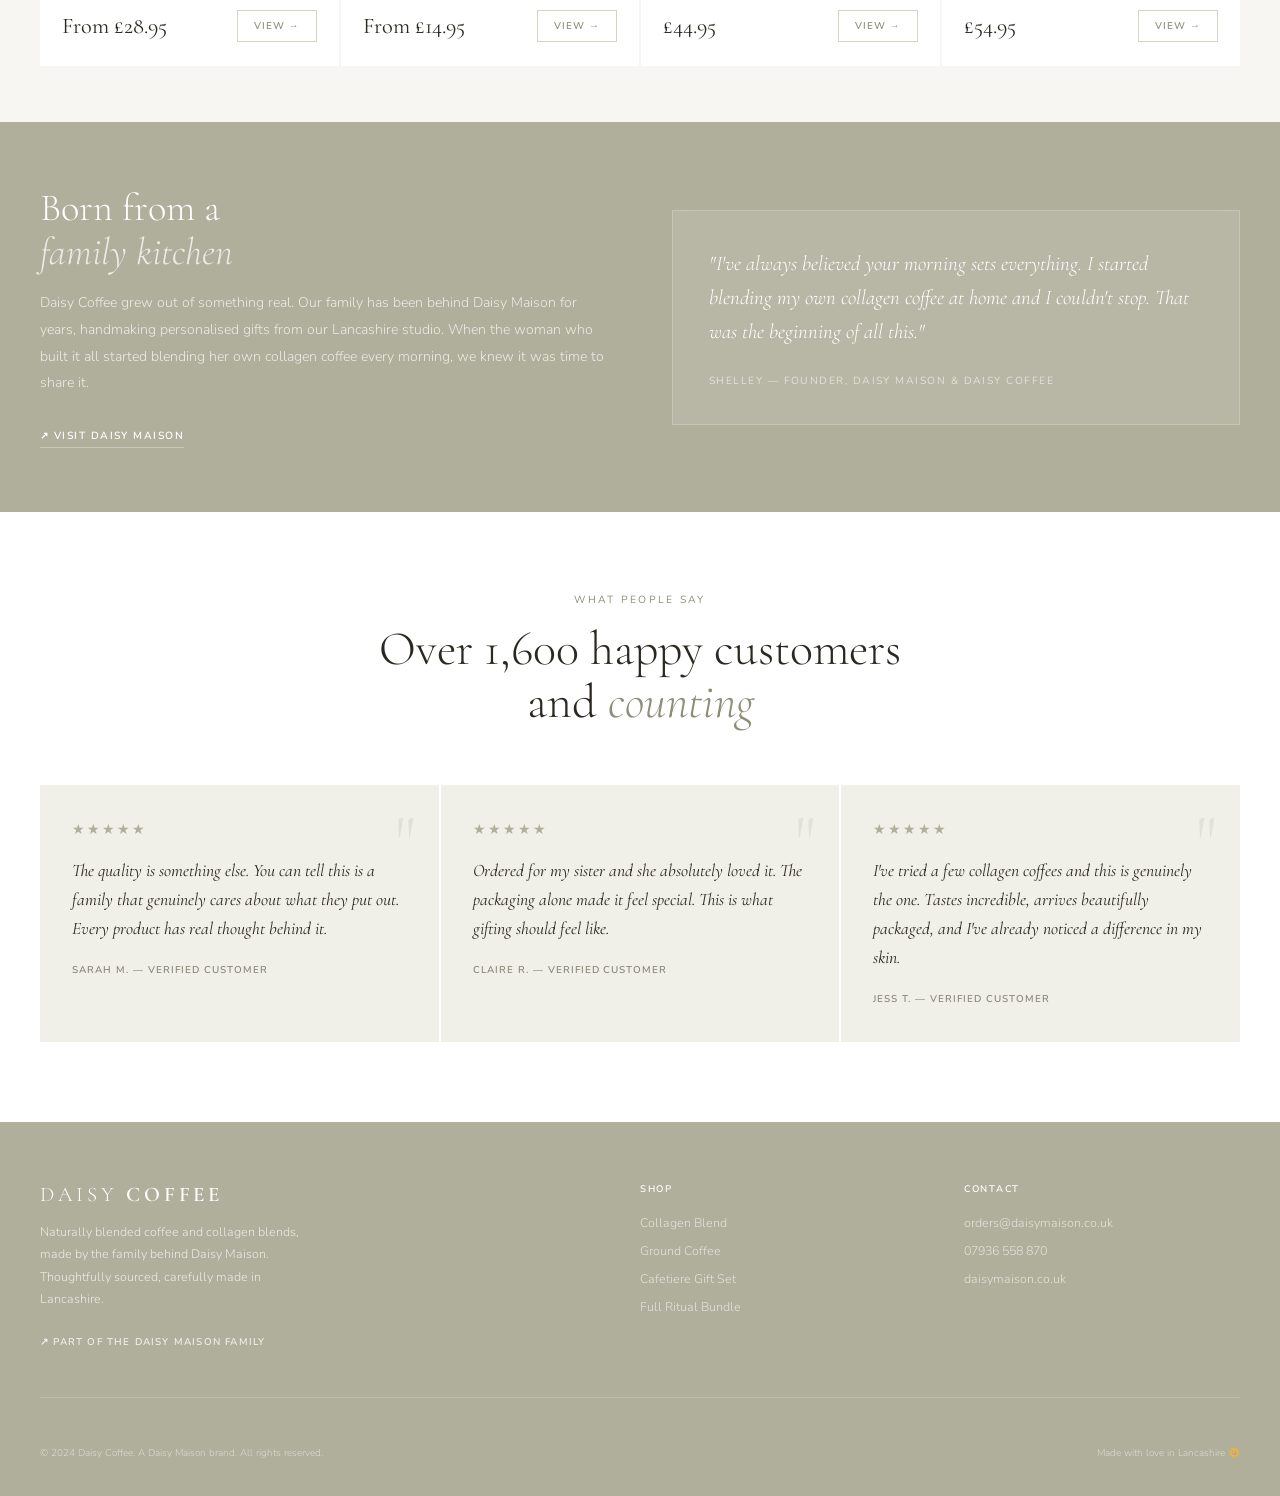
==== commit 8abcf1ff: "Add files via upload" ====
--- a/index.html
+++ b/index.html
@@ -2,1335 +2,432 @@
 <html lang="en">
 <head>
   <meta charset="UTF-8">
-  <meta name="viewport" content="width=device-width, initial-scale=1.0, maximum-scale=1.0, user-scalable=no">
-  <title>Daisy Coffee — Organic Collagen Blends</title>
-  <meta name="description" content="Organic collagen coffee blends, ground coffee, cafetiere gift sets and more. A sister brand of Daisy Maison, family made in Lancashire.">
+  <meta name="viewport" content="width=device-width, initial-scale=1.0">
+  <title>Daisy Coffee — Naturally Blended Coffee</title>
   <link rel="preconnect" href="https://fonts.googleapis.com">
   <link href="https://fonts.googleapis.com/css2?family=Cormorant+Garamond:ital,wght@0,300;0,400;0,500;0,600;1,300;1,400;1,500&family=Nunito:wght@300;400;500;600&display=swap" rel="stylesheet">
+  <link rel="stylesheet" href="shared.css">
   <style>
-    *, *::before, *::after { box-sizing: border-box; margin: 0; padding: 0; }
-    html, body { max-width: 100%; overflow-x: hidden; background: #faf9f6; color: #1a1a18; }
-
-    :root {
-      --sage: #B0AF9B;
-      --sage-dark: #8e8d7a;
-      --sage-light: #d4d3c4;
-      --sage-pale: #f0efe8;
-      --gold: #c9a96e;
-      --gold-light: #e8d5b0;
-      --white: #ffffff;
-      --off-white: #faf9f6;
-      --cream: #f5f2ec;
-      --dark: #1a1a18;
-      --mid: #5a5848;
-      --light: #8a8878;
-    }
-
-    /* ── NAV ── */
-    .nav {
-      background: transparent;
-      border-bottom: none;
-      padding: 0 40px;
-      height: 62px;
-      display: flex;
-      align-items: center;
-      justify-content: space-between;
-      position: absolute;
-      top: 0; left: 0; right: 0;
-      z-index: 100;
-      gap: 16px;
-      transition: background 0.3s, border-color 0.3s;
-    }
-    .nav.scrolled {
-      position: fixed;
-      background: rgba(250,249,246,0.92);
-      backdrop-filter: blur(14px);
-      -webkit-backdrop-filter: blur(14px);
-      border-bottom: 1px solid rgba(176,175,155,0.2);
-    }
-    .nav-logo {
-      font-family: 'Cormorant Garamond', serif;
-      font-weight: 400;
-      font-size: 1.1rem;
-      letter-spacing: 0.18em;
-      color: #ffffff;
-      text-decoration: none;
-      text-transform: uppercase;
-      white-space: nowrap;
-      flex-shrink: 0;
-      transition: color 0.3s;
-    }
-    .nav-logo span { font-weight: 600; }
-    .nav.scrolled .nav-logo { color: var(--dark); }
-    .nav-links {
-      display: flex;
-      gap: 4px;
-      list-style: none;
-    }
-    .nav-links a {
-      font-family: 'Nunito', sans-serif;
-      font-size: 0.7rem;
-      letter-spacing: 0.1em;
-      text-transform: uppercase;
-      color: rgba(255,255,255,0.8);
-      text-decoration: none;
-      padding: 6px 14px;
-      border-radius: 20px;
-      border: 1px solid transparent;
-      transition: all 0.2s;
-      white-space: nowrap;
-    }
-    .nav.scrolled .nav-links a { color: var(--mid); }
-    .nav-links a:hover {
-      color: var(--white);
-      border-color: rgba(255,255,255,0.25);
-      background: rgba(255,255,255,0.1);
-    }
-    .nav.scrolled .nav-links a:hover {
-      color: var(--dark);
-      border-color: var(--sage-light);
-      background: var(--sage-pale);
-    }
-    .nav-cta {
-      font-family: 'Nunito', sans-serif;
-      font-size: 0.7rem;
-      letter-spacing: 0.1em;
-      text-transform: uppercase;
-      color: var(--dark) !important;
-      background: var(--white);
-      padding: 8px 20px;
-      border-radius: 2px;
-      text-decoration: none;
-      border: none !important;
-      transition: background 0.2s, color 0.2s !important;
-      white-space: nowrap;
-      flex-shrink: 0;
-    }
-    .nav.scrolled .nav-cta { background: var(--dark); color: var(--white) !important; }
-    .nav-cta:hover { background: var(--sage) !important; color: var(--white) !important; }
-
-    /* hamburger */
-    .nav-hamburger {
-      display: none;
-      flex-direction: column;
-      gap: 5px;
-      background: none;
-      border: none;
-      cursor: pointer;
-      padding: 4px;
-    }
-    .nav-hamburger span {
-      display: block;
-      width: 22px;
-      height: 1.5px;
-      background: var(--white);
-      transition: background 0.3s;
-    }
-    .nav.scrolled .nav-hamburger span { background: var(--dark); }
-    .nav-mobile {
-      display: none;
-      position: fixed;
-      top: 62px; left: 0; right: 0;
-      background: var(--off-white);
-      border-bottom: 1px solid var(--sage-light);
-      padding: 20px 24px;
-      flex-direction: column;
-      gap: 4px;
-      z-index: 99;
-    }
-    .nav-mobile.open { display: flex; }
-    .nav-mobile a {
-      font-family: 'Nunito', sans-serif;
-      font-size: 0.85rem;
-      letter-spacing: 0.1em;
-      text-transform: uppercase;
-      color: var(--mid);
-      text-decoration: none;
-      padding: 12px 0;
-      border-bottom: 1px solid var(--sage-pale);
-    }
-    .nav-mobile a:last-child { border-bottom: none; color: var(--sage-dark); font-weight: 600; }
-
-    /* ── HERO ── */
     .hero {
-      position: relative;
-      overflow: hidden;
-      background: #1a1710;
-      min-height: 600px;
-      display: flex;
-      flex-direction: column;
-      align-items: center;
-      justify-content: center;
-      padding: 110px 40px 70px;
+      position: relative; overflow: hidden; background: #c8c7b4;
+      min-height: 620px; display: flex; flex-direction: column;
+      align-items: center; justify-content: center; padding: 120px 40px 80px;
     }
     .hero-aurora {
-      position: absolute;
-      inset: -20px;
+      position: absolute; inset: -20px;
       background:
-        repeating-linear-gradient(100deg,rgba(176,175,155,0.2) 0%,rgba(176,175,155,0.07) 8%,transparent 12%,transparent 14%,rgba(201,169,110,0.14) 18%),
-        repeating-linear-gradient(100deg,rgba(90,88,72,0.4) 0%,rgba(176,175,155,0.25) 10%,rgba(40,38,28,0.1) 20%,rgba(176,175,155,0.2) 30%,rgba(120,115,90,0.25) 40%);
+        repeating-linear-gradient(100deg,rgba(176,175,155,0.35) 0%,rgba(176,175,155,0.1) 8%,transparent 12%,transparent 14%,rgba(240,239,232,0.3) 18%),
+        repeating-linear-gradient(100deg,rgba(142,141,122,0.4) 0%,rgba(176,175,155,0.3) 10%,rgba(210,209,196,0.15) 20%,rgba(176,175,155,0.25) 30%,rgba(158,157,138,0.3) 40%);
       background-size: 300% 300%, 200% 200%;
-      animation: aurora 14s linear infinite;
-      filter: blur(14px);
-      opacity: 0.9;
+      animation: aurora 16s linear infinite; filter: blur(16px); opacity: 1;
     }
     .hero-aurora::after {
-      content: '';
-      position: absolute;
-      inset: 0;
-      background: repeating-linear-gradient(100deg,rgba(176,175,155,0.1) 0%,rgba(201,169,110,0.08) 10%,transparent 15%,transparent 18%,rgba(176,175,155,0.12) 22%);
-      background-size: 200% 100%;
-      animation: aurora 10s linear infinite reverse;
-      mix-blend-mode: screen;
+      content: ''; position: absolute; inset: 0;
+      background: repeating-linear-gradient(100deg,rgba(255,255,255,0.08) 0%,rgba(176,175,155,0.06) 10%,transparent 15%,transparent 18%,rgba(240,239,232,0.1) 22%);
+      background-size: 200% 100%; animation: aurora 10s linear infinite reverse; mix-blend-mode: screen;
     }
     @keyframes aurora { from { background-position: 50% 50%, 50% 50%; } to { background-position: 350% 50%, 350% 50%; } }
-    .hero-overlay { position: absolute; inset: 0; background: radial-gradient(ellipse at 50% 100%, transparent 30%, #1a1710 78%); }
-    .hero-content { position: relative; z-index: 2; text-align: center; max-width: 660px; width: 100%; }
+    .hero-overlay { position: absolute; inset: 0; background: radial-gradient(ellipse at 50% 100%, transparent 20%, rgba(176,175,155,0.4) 100%); }
+    .hero-content { position: relative; z-index: 2; text-align: center; max-width: 680px; width: 100%; }
     .hero-tag {
-      display: inline-block;
-      font-family: 'Nunito', sans-serif;
-      font-size: 0.68rem;
-      letter-spacing: 0.22em;
-      text-transform: uppercase;
-      color: var(--sage);
-      border: 1px solid rgba(176,175,155,0.35);
-      padding: 7px 20px;
-      border-radius: 20px;
-      margin-bottom: 24px;
-      background: rgba(176,175,155,0.08);
+      display: inline-block; font-family: 'Nunito', sans-serif; font-size: 0.65rem;
+      letter-spacing: 0.24em; text-transform: uppercase; color: var(--white);
+      border: 1px solid rgba(255,255,255,0.4); padding: 7px 20px; border-radius: 20px;
+      margin-bottom: 28px; background: rgba(255,255,255,0.15); backdrop-filter: blur(8px);
     }
     .hero h1 {
-      font-family: 'Cormorant Garamond', serif;
-      font-size: clamp(2.8rem, 7vw, 5rem);
-      font-weight: 300;
-      color: #ffffff;
-      line-height: 1.05;
-      margin-bottom: 20px;
-      letter-spacing: 0.01em;
-    }
-    .hero h1 em { font-style: italic; color: var(--sage-light); }
+      font-family: 'Cormorant Garamond', serif; font-size: clamp(3rem, 7vw, 5.5rem);
+      font-weight: 300; color: var(--white); line-height: 1.05; margin-bottom: 22px;
+      text-shadow: 0 2px 20px rgba(142,141,122,0.3);
+    }
+    .hero h1 em { font-style: italic; color: rgba(255,255,255,0.75); }
     .hero-sub {
-      font-family: 'Nunito', sans-serif;
-      font-size: clamp(0.85rem, 2vw, 1rem);
-      font-weight: 300;
-      color: rgba(255,255,255,0.55);
-      line-height: 1.8;
-      margin-bottom: 36px;
-      max-width: 480px;
-      margin-left: auto;
-      margin-right: auto;
-    }
-    .hero-cta-row {
-      display: flex;
-      align-items: center;
-      justify-content: center;
-      gap: 12px;
-      flex-wrap: wrap;
-      margin-bottom: 44px;
-    }
-    .btn-primary {
-      display: inline-flex;
-      align-items: center;
-      gap: 8px;
-      padding: 14px 32px;
-      background: var(--sage);
-      color: #ffffff;
-      font-family: 'Nunito', sans-serif;
-      font-size: 0.75rem;
-      font-weight: 600;
-      letter-spacing: 0.12em;
-      text-transform: uppercase;
-      text-decoration: none;
-      border: none;
-      cursor: pointer;
-      transition: background 0.25s, transform 0.2s;
-    }
-    .btn-primary:hover { background: var(--sage-dark); transform: translateY(-1px); }
-    .btn-secondary {
-      display: inline-flex;
-      align-items: center;
-      gap: 8px;
-      padding: 14px 24px;
-      background: rgba(255,255,255,0.07);
-      color: rgba(255,255,255,0.75);
-      font-family: 'Nunito', sans-serif;
-      font-size: 0.75rem;
-      letter-spacing: 0.1em;
-      text-transform: uppercase;
-      text-decoration: none;
-      border: 1px solid rgba(255,255,255,0.14);
-      backdrop-filter: blur(8px);
-      transition: all 0.2s;
-    }
-    .btn-secondary:hover { border-color: rgba(176,175,155,0.5); color: var(--sage-light); }
-
-    /* glass pills */
+      font-family: 'Nunito', sans-serif; font-size: 1rem; font-weight: 300;
+      color: rgba(255,255,255,0.8); line-height: 1.85; margin-bottom: 40px;
+      max-width: 480px; margin-left: auto; margin-right: auto;
+    }
+    .hero-cta-row { display: flex; align-items: center; justify-content: center; gap: 12px; flex-wrap: wrap; margin-bottom: 48px; }
     .hero-pills {
-      display: flex;
-      align-items: center;
-      justify-content: center;
-      gap: 10px;
-      flex-wrap: wrap;
-      padding-top: 32px;
-      border-top: 1px solid rgba(255,255,255,0.07);
+      display: flex; align-items: center; justify-content: center; gap: 10px; flex-wrap: wrap;
+      padding-top: 36px; border-top: 1px solid rgba(255,255,255,0.2);
     }
     .hero-pills-label {
-      font-family: 'Nunito', sans-serif;
-      font-size: 0.55rem;
-      letter-spacing: 0.22em;
-      text-transform: uppercase;
-      color: rgba(255,255,255,0.25);
-      width: 100%;
-      text-align: center;
-      margin-bottom: 6px;
+      font-family: 'Nunito', sans-serif; font-size: 0.55rem; letter-spacing: 0.22em;
+      text-transform: uppercase; color: rgba(255,255,255,0.4); width: 100%; text-align: center; margin-bottom: 6px;
     }
     .glass-pill {
-      position: relative;
-      display: inline-flex;
-      align-items: center;
-      gap: 7px;
-      padding: 10px 20px;
-      border-radius: 40px;
-      cursor: pointer;
-      text-decoration: none;
-      font-family: 'Nunito', sans-serif;
-      font-size: 0.68rem;
-      letter-spacing: 0.1em;
-      text-transform: uppercase;
-      color: rgba(255,255,255,0.85);
-      transition: transform 0.25s ease, color 0.2s;
-      isolation: isolate;
+      position: relative; display: inline-flex; align-items: center; gap: 7px;
+      padding: 10px 20px; border-radius: 40px; cursor: pointer; text-decoration: none;
+      font-family: 'Nunito', sans-serif; font-size: 0.68rem; letter-spacing: 0.1em;
+      text-transform: uppercase; color: rgba(255,255,255,0.9);
+      transition: transform 0.25s ease, color 0.2s; isolation: isolate;
     }
     .glass-pill::before {
-      content: '';
-      position: absolute;
-      inset: 0;
-      border-radius: inherit;
-      background: rgba(255,255,255,0.07);
-      backdrop-filter: blur(12px) saturate(160%);
+      content: ''; position: absolute; inset: 0; border-radius: inherit;
+      background: rgba(255,255,255,0.12); backdrop-filter: blur(12px) saturate(160%);
       -webkit-backdrop-filter: blur(12px) saturate(160%);
-      box-shadow:
-        inset 0 0 0 1px rgba(255,255,255,0.1),
-        inset 1.8px 3px 0px -2px rgba(255,255,255,0.55),
-        inset -2px -2px 0px -2px rgba(255,255,255,0.4),
-        0 1px 5px rgba(0,0,0,0.1),
-        0 6px 16px rgba(0,0,0,0.08);
-      transition: background 0.3s, box-shadow 0.3s;
-      z-index: -1;
+      box-shadow: inset 0 0 0 1px rgba(255,255,255,0.2), inset 1.8px 3px 0px -2px rgba(255,255,255,0.6);
+      transition: background 0.3s, box-shadow 0.3s; z-index: -1;
     }
     .glass-pill:hover { transform: translateY(-2px) scale(1.03); color: #ffffff; }
-    .glass-pill:hover::before {
-      background: rgba(176,175,155,0.2);
-      box-shadow: inset 0 0 0 1px rgba(176,175,155,0.4), 0 4px 20px rgba(176,175,155,0.2);
-    }
-
-    /* hero stats */
-    .hero-stats {
-      display: flex;
-      align-items: center;
-      justify-content: center;
-      gap: 32px;
-      margin-top: 36px;
-      flex-wrap: wrap;
-    }
+    .glass-pill:hover::before { background: rgba(255,255,255,0.22); box-shadow: inset 0 0 0 1px rgba(255,255,255,0.35), 0 4px 20px rgba(176,175,155,0.25); }
+    .hero-stats { display: flex; align-items: center; justify-content: center; gap: 36px; margin-top: 40px; flex-wrap: wrap; }
     .hero-stat { display: flex; flex-direction: column; align-items: center; gap: 3px; }
-    .hero-stat-num {
-      font-family: 'Cormorant Garamond', serif;
-      font-size: 1.3rem;
-      font-weight: 400;
-      color: #ffffff;
-      line-height: 1;
-    }
-    .hero-stat-label {
-      font-family: 'Nunito', sans-serif;
-      font-size: 0.55rem;
-      letter-spacing: 0.12em;
-      text-transform: uppercase;
-      color: rgba(255,255,255,0.35);
-    }
-
-    /* ── TRUST STRIP ── */
+    .hero-stat-num { font-family: 'Cormorant Garamond', serif; font-size: 1.3rem; font-weight: 400; color: var(--white); line-height: 1; }
+    .hero-stat-label { font-family: 'Nunito', sans-serif; font-size: 0.52rem; letter-spacing: 0.14em; text-transform: uppercase; color: rgba(255,255,255,0.5); }
+
     .trust-strip {
-      background: var(--cream);
-      border-bottom: 1px solid var(--sage-light);
-      padding: 16px 40px;
-      display: flex;
-      align-items: center;
-      justify-content: center;
-      gap: 28px;
-      flex-wrap: wrap;
-    }
-    .trust-item {
-      display: flex;
-      align-items: center;
-      gap: 8px;
-      font-family: 'Nunito', sans-serif;
-      font-size: 0.65rem;
-      letter-spacing: 0.1em;
-      text-transform: uppercase;
-      color: var(--mid);
-      white-space: nowrap;
-    }
-    .trust-divider { color: var(--sage-light); font-size: 0.7rem; }
-
-    /* ── FEATURED ── */
-    .featured-section { background: var(--off-white); padding: 64px 40px 40px; }
-    .featured-header { display: flex; align-items: baseline; gap: 16px; margin-bottom: 36px; }
-    .featured-title {
-      font-family: 'Cormorant Garamond', serif;
-      font-size: 2rem;
-      font-weight: 400;
-      color: var(--dark);
-    }
-    .featured-tag {
-      font-family: 'Nunito', sans-serif;
-      font-size: 0.6rem;
-      letter-spacing: 0.2em;
-      text-transform: uppercase;
-      color: var(--sage-dark);
-    }
-    .featured-grid { display: grid; grid-template-columns: repeat(3, 1fr); gap: 2px; }
-
-    .featured-card {
-      position: relative;
-      background: var(--white);
-      overflow: hidden;
-      display: flex;
-      flex-direction: column;
+      background: var(--white); border-bottom: 1px solid var(--sage-light);
+      padding: 16px 40px; display: flex; align-items: center; justify-content: center; gap: 28px; flex-wrap: wrap;
+    }
+    .trust-item { display: flex; align-items: center; gap: 8px; font-family: 'Nunito', sans-serif; font-size: 0.62rem; letter-spacing: 0.1em; text-transform: uppercase; color: var(--text-mid); white-space: nowrap; }
+    .trust-divider { color: var(--sage-light); }
+
+    .products-section { background: var(--sage-paler); padding: 72px 40px 56px; }
+    .products-header { display: flex; align-items: baseline; gap: 16px; margin-bottom: 48px; }
+    .products-title { font-family: 'Cormorant Garamond', serif; font-size: 2.2rem; font-weight: 400; color: var(--text); }
+    .products-tag { font-family: 'Nunito', sans-serif; font-size: 0.6rem; letter-spacing: 0.2em; text-transform: uppercase; color: var(--sage-dark); }
+
+    .products-grid { display: grid; grid-template-columns: repeat(4, 1fr); gap: 2px; }
+    .product-card {
+      background: var(--white); display: flex; flex-direction: column;
+      text-decoration: none; color: inherit; position: relative; overflow: hidden;
       transition: transform 0.3s, box-shadow 0.3s;
       animation: fadeInUp 0.5s ease both;
     }
-    .featured-card:nth-child(1) { animation-delay: 0.05s; }
-    .featured-card:nth-child(2) { animation-delay: 0.15s; }
-    .featured-card:nth-child(3) { animation-delay: 0.25s; }
-    .featured-card::before {
-      content: '';
-      position: absolute;
-      inset: -1px;
-      padding: 1px;
-      background: linear-gradient(135deg, rgba(176,175,155,0.7), rgba(176,175,155,0.1) 50%, rgba(201,169,110,0.5));
+    .product-card:nth-child(1) { animation-delay: 0.05s; }
+    .product-card:nth-child(2) { animation-delay: 0.12s; }
+    .product-card:nth-child(3) { animation-delay: 0.19s; }
+    .product-card:nth-child(4) { animation-delay: 0.26s; }
+    .product-card::before {
+      content: ''; position: absolute; inset: -1px; padding: 1px;
+      background: linear-gradient(135deg, rgba(176,175,155,0.8), rgba(176,175,155,0.1) 50%, rgba(176,175,155,0.6));
       -webkit-mask: linear-gradient(#fff 0 0) content-box, linear-gradient(#fff 0 0);
-      -webkit-mask-composite: xor;
-      mask-composite: exclude;
-      opacity: 0;
-      transition: opacity 0.3s;
-      z-index: 0;
-    }
-    .featured-card:hover::before { opacity: 1; }
-    .featured-card:hover { transform: translateY(-3px); box-shadow: 0 12px 40px rgba(176,175,155,0.2), 0 4px 16px rgba(0,0,0,0.06); }
+      -webkit-mask-composite: xor; mask-composite: exclude; opacity: 0; transition: opacity 0.3s; z-index: 0;
+    }
+    .product-card:hover::before { opacity: 1; }
+    .product-card:hover { transform: translateY(-4px); box-shadow: 0 12px 40px rgba(176,175,155,0.25); }
     @keyframes fadeInUp { from { opacity: 0; transform: translateY(18px); } to { opacity: 1; transform: translateY(0); } }
 
-    .featured-card-img {
-      position: relative;
-      aspect-ratio: 1;
-      overflow: hidden;
+    .product-img {
+      aspect-ratio: 1; overflow: hidden; position: relative;
       background: var(--sage-pale);
-      display: flex;
-      align-items: center;
-      justify-content: center;
-      font-size: 72px;
-    }
-    .feat-badge {
-      position: absolute; top: 12px; left: 12px;
-      background: var(--dark); color: var(--white);
-      font-family: 'Nunito', sans-serif; font-size: 0.56rem; letter-spacing: 0.12em; text-transform: uppercase;
-      padding: 5px 12px; font-weight: 600;
-    }
-    .featured-body { padding: 20px 22px 24px; display: flex; flex-direction: column; gap: 10px; flex: 1; position: relative; z-index: 1; }
-    .featured-name {
-      font-family: 'Cormorant Garamond', serif;
-      font-size: 1.3rem;
-      font-weight: 500;
-      color: var(--dark);
-    }
-    .featured-desc { font-family: 'Nunito', sans-serif; font-size: 0.75rem; font-weight: 300; color: var(--light); line-height: 1.6; }
-    .featured-footer { display: flex; align-items: center; justify-content: space-between; gap: 8px; margin-top: auto; }
-    .featured-price {
-      font-family: 'Cormorant Garamond', serif;
-      font-size: 1.5rem;
-      font-weight: 400;
-      color: var(--dark);
-    }
-    .featured-add-btn {
-      padding: 10px 18px;
-      background: var(--dark); color: var(--white);
+    }
+    .product-img img { width: 100%; height: 100%; object-fit: cover; transition: transform 0.5s ease; }
+    .product-card:hover .product-img img { transform: scale(1.04); }
+    .product-img-placeholder { width: 100%; height: 100%; display: flex; align-items: center; justify-content: center; font-size: 64px; }
+    .product-badge {
+      position: absolute; top: 14px; left: 14px;
+      background: var(--sage); color: var(--white);
+      font-family: 'Nunito', sans-serif; font-size: 0.56rem; letter-spacing: 0.12em; text-transform: uppercase; padding: 5px 12px; font-weight: 600;
+    }
+    .product-body { padding: 20px 22px 24px; display: flex; flex-direction: column; gap: 8px; flex: 1; position: relative; z-index: 1; }
+    .product-name { font-family: 'Cormorant Garamond', serif; font-size: 1.2rem; font-weight: 500; color: var(--text); }
+    .product-desc { font-family: 'Nunito', sans-serif; font-size: 0.72rem; font-weight: 300; color: var(--text-light); line-height: 1.6; }
+    .product-footer { display: flex; align-items: center; justify-content: space-between; gap: 8px; margin-top: auto; padding-top: 14px; }
+    .product-price { font-family: 'Cormorant Garamond', serif; font-size: 1.4rem; font-weight: 400; color: var(--text); }
+    .product-cta {
+      font-family: 'Nunito', sans-serif; font-size: 0.62rem; font-weight: 600;
+      letter-spacing: 0.1em; text-transform: uppercase; color: var(--sage-dark);
+      border: 1px solid var(--sage-light); padding: 8px 16px; background: transparent;
+      transition: all 0.2s;
+    }
+    .product-card:hover .product-cta { background: var(--sage); border-color: var(--sage); color: var(--white); }
+
+    .story-strip {
+      background: var(--sage); padding: 64px 40px;
+      display: grid; grid-template-columns: 1fr 1fr; gap: 64px; align-items: center;
+    }
+    .story-strip-title { font-family: 'Cormorant Garamond', serif; font-size: clamp(1.8rem, 3vw, 2.6rem); font-weight: 300; color: var(--white); line-height: 1.15; margin-bottom: 16px; }
+    .story-strip-title em { font-style: italic; color: rgba(255,255,255,0.75); }
+    .story-strip-body { font-family: 'Nunito', sans-serif; font-size: 0.88rem; font-weight: 300; color: rgba(255,255,255,0.75); line-height: 1.9; margin-bottom: 28px; }
+    .story-strip-link {
+      display: inline-flex; align-items: center; gap: 8px;
       font-family: 'Nunito', sans-serif; font-size: 0.65rem; font-weight: 600;
-      letter-spacing: 0.1em; text-transform: uppercase; border: none; cursor: pointer;
-      transition: background 0.2s; white-space: nowrap;
-    }
-    .featured-add-btn:hover { background: var(--sage); }
-
-    /* ── CATEGORY NAV ── */
-    .cat-nav {
-      background: var(--white);
-      border-bottom: 1px solid var(--sage-light);
-      padding: 12px 40px;
-      position: sticky;
-      top: 0;
-      z-index: 99;
-    }
-    .cat-nav-inner { display: flex; gap: 8px; overflow-x: auto; scrollbar-width: none; }
-    .cat-nav-inner::-webkit-scrollbar { display: none; }
-    .cat-pill-nav {
-      display: inline-flex; align-items: center; gap: 5px;
-      padding: 7px 16px; border-radius: 20px;
-      border: 1px solid var(--sage-light); background: var(--cream);
-      color: var(--mid); font-family: 'Nunito', sans-serif; font-size: 0.65rem;
-      letter-spacing: 0.1em; text-transform: uppercase;
-      cursor: pointer; white-space: nowrap; text-decoration: none;
-      transition: all 0.2s;
-    }
-    .cat-pill-nav:hover { border-color: var(--sage); color: var(--sage-dark); background: var(--sage-pale); }
-    .cat-pill-nav.active { background: var(--sage); color: var(--white); border-color: var(--sage); }
-
-    /* ── PRODUCTS ── */
-    .shop-section { padding: 40px 40px; background: var(--off-white); }
-    .shop-section-header { display: flex; align-items: baseline; gap: 16px; margin-bottom: 24px; }
-    .shop-section-title {
-      font-family: 'Cormorant Garamond', serif;
-      font-size: 1.8rem; font-weight: 400; color: var(--dark);
-    }
-
-    .acc-section { margin-bottom: 2px; }
-    .acc-header {
-      display: flex; align-items: center; justify-content: space-between;
-      padding: 18px 0 14px; border-bottom: 2px solid var(--sage-light);
-      cursor: pointer; user-select: none;
-    }
-    .acc-title {
-      font-family: 'Cormorant Garamond', serif;
-      font-size: 1.1rem; font-weight: 500; color: var(--dark); letter-spacing: 0.06em;
-    }
-    .acc-count { font-family: 'Nunito', sans-serif; font-size: 0.58rem; color: var(--light); }
-    .acc-chevron { color: var(--sage); font-size: 0.9rem; transition: transform 0.3s; flex-shrink: 0; }
-    .acc-section.open .acc-chevron { transform: rotate(180deg); }
-    .acc-body { overflow: hidden; transition: max-height 0.4s ease, opacity 0.3s ease; max-height: 2000px; opacity: 1; }
-    .acc-section.closed .acc-body { max-height: 0; opacity: 0; }
-    .acc-grid { display: grid; grid-template-columns: repeat(auto-fill, minmax(200px, 1fr)); gap: 2px; padding: 16px 0; }
-
-    .shop-card {
-      background: var(--white);
-      overflow: hidden;
-      display: flex; flex-direction: column;
-      transition: box-shadow 0.2s, transform 0.2s;
-      position: relative;
-    }
-    .shop-card::before {
-      content: '';
-      position: absolute; inset: -1px;
-      padding: 1px;
-      background: linear-gradient(135deg, rgba(176,175,155,0.6), rgba(201,169,110,0.3) 50%, rgba(176,175,155,0.5));
-      -webkit-mask: linear-gradient(#fff 0 0) content-box, linear-gradient(#fff 0 0);
-      -webkit-mask-composite: xor;
-      mask-composite: exclude;
-      opacity: 0; transition: opacity 0.3s; z-index: 0;
-    }
-    .shop-card:hover::before { opacity: 1; }
-    .shop-card:hover { box-shadow: 0 4px 24px rgba(176,175,155,0.2); transform: translateY(-2px); }
-
-    .shop-card-img {
-      position: relative;
-      background: var(--sage-pale);
-      aspect-ratio: 1;
-      display: flex; align-items: center; justify-content: center;
-      font-size: 56px;
-      overflow: hidden;
-    }
-    .shop-card-body { padding: 14px 16px; display: flex; flex-direction: column; gap: 8px; flex: 1; position: relative; z-index: 1; }
-    .shop-card-name {
-      font-family: 'Cormorant Garamond', serif;
-      font-size: 1.05rem; font-weight: 500; color: var(--dark); line-height: 1.2;
-    }
-    .shop-card-desc { font-family: 'Nunito', sans-serif; font-size: 0.68rem; font-weight: 300; color: var(--light); line-height: 1.5; }
-    .shop-card-footer { display: flex; align-items: center; justify-content: space-between; gap: 6px; margin-top: auto; }
-    .shop-card-price {
-      font-family: 'Cormorant Garamond', serif;
-      font-size: 1.2rem; font-weight: 400; color: var(--dark);
-    }
-    .shop-add-btn {
-      padding: 8px 14px; background: var(--dark); color: var(--white);
-      font-family: 'Nunito', sans-serif; font-size: 0.62rem; font-weight: 600;
-      letter-spacing: 0.08em; text-transform: uppercase; border: none; cursor: pointer;
-      transition: background 0.2s; white-space: nowrap;
-    }
-    .shop-add-btn:hover { background: var(--sage); }
-
-    /* ── WHY COLLAGEN ── */
-    .collagen-section {
-      background: var(--dark);
-      padding: 80px 40px;
-    }
-    .collagen-inner {
-      display: grid;
-      grid-template-columns: 1fr 1fr;
-      gap: 80px;
-      align-items: center;
-      max-width: 1100px;
-      margin: 0 auto;
-    }
-    .section-eyebrow {
-      font-family: 'Nunito', sans-serif;
-      font-size: 0.65rem;
-      letter-spacing: 0.22em;
-      text-transform: uppercase;
-      color: var(--sage);
-      margin-bottom: 16px;
-      display: flex;
-      align-items: center;
-      gap: 12px;
-    }
-    .section-eyebrow::before { content: ''; display: block; width: 24px; height: 1px; background: var(--sage); }
-    .collagen-section .section-eyebrow { color: var(--sage-light); }
-    .collagen-section .section-eyebrow::before { background: var(--sage-light); }
-    .section-title {
-      font-family: 'Cormorant Garamond', serif;
-      font-size: clamp(2rem, 4vw, 3rem);
-      font-weight: 300;
-      line-height: 1.1;
-      margin-bottom: 20px;
-    }
-    .collagen-section .section-title { color: var(--white); }
-    .collagen-section .section-title em { font-style: italic; color: var(--sage-light); }
-    .section-body {
-      font-family: 'Nunito', sans-serif;
-      font-size: 0.9rem;
-      font-weight: 300;
-      line-height: 1.9;
-      color: rgba(255,255,255,0.6);
-      margin-bottom: 36px;
-    }
-    .benefit-grid {
-      display: grid;
-      grid-template-columns: 1fr 1fr;
-      gap: 2px;
-    }
-    .benefit-card {
-      background: rgba(255,255,255,0.04);
-      padding: 24px;
-      border: 1px solid rgba(176,175,155,0.12);
-      transition: background 0.2s;
-    }
-    .benefit-card:hover { background: rgba(176,175,155,0.08); }
-    .benefit-icon { font-size: 24px; margin-bottom: 12px; display: block; }
-    .benefit-title {
-      font-family: 'Cormorant Garamond', serif;
-      font-size: 1.1rem; font-weight: 500; color: var(--white); margin-bottom: 6px;
-    }
-    .benefit-text { font-family: 'Nunito', sans-serif; font-size: 0.72rem; font-weight: 300; color: rgba(255,255,255,0.45); line-height: 1.7; }
-    .collagen-stat-box {
-      background: var(--sage);
-      padding: 32px;
-      text-align: center;
-    }
-    .collagen-stat-num {
-      font-family: 'Cormorant Garamond', serif;
-      font-size: 4rem; font-weight: 300; color: var(--white); line-height: 1;
-    }
-    .collagen-stat-label {
-      font-family: 'Nunito', sans-serif;
-      font-size: 0.65rem; letter-spacing: 0.16em; text-transform: uppercase;
-      color: rgba(255,255,255,0.75); margin-top: 8px;
-    }
-    .collagen-visual { display: flex; flex-direction: column; gap: 2px; }
-
-    /* ── STORY ── */
-    .story-section { background: var(--sage-pale); padding: 80px 40px; }
-    .story-inner {
-      display: grid;
-      grid-template-columns: 1fr 1fr;
-      gap: 80px;
-      align-items: center;
-      max-width: 1100px;
-      margin: 0 auto;
-    }
-    .story-section .section-eyebrow { color: var(--sage-dark); }
-    .story-section .section-eyebrow::before { background: var(--sage-dark); }
-    .story-section .section-title { color: var(--dark); }
-    .story-section .section-title em { color: var(--sage-dark); }
-    .story-section .section-body { color: var(--mid); }
-    .story-quote {
-      font-family: 'Cormorant Garamond', serif;
-      font-size: 1.3rem; font-weight: 300; font-style: italic;
-      color: var(--dark); line-height: 1.6;
-      padding-left: 24px;
-      border-left: 2px solid var(--sage);
-      margin: 28px 0;
-    }
-    .story-sig {
-      font-family: 'Cormorant Garamond', serif;
-      font-size: 1.3rem; font-style: italic; color: var(--sage-dark);
-      margin-top: 28px;
-    }
-    .story-sig span {
-      display: block;
-      font-family: 'Nunito', sans-serif;
-      font-style: normal; font-size: 0.65rem;
-      font-weight: 500; letter-spacing: 0.14em;
-      text-transform: uppercase; color: var(--light); margin-top: 4px;
-    }
-    .story-img-box {
-      background: linear-gradient(160deg, var(--sage-light) 0%, var(--sage) 60%, var(--sage-dark) 100%);
-      aspect-ratio: 3/4;
-      display: flex; align-items: center; justify-content: center;
-      font-size: 96px;
-    }
-    .daisy-maison-link {
-      display: inline-flex; align-items: center; gap: 8px;
-      margin-top: 28px;
-      font-family: 'Nunito', sans-serif;
-      font-size: 0.65rem; font-weight: 600;
-      letter-spacing: 0.14em; text-transform: uppercase;
-      color: var(--sage-dark); text-decoration: none;
-      border-bottom: 1px solid var(--sage-light);
-      padding-bottom: 4px;
-      transition: color 0.2s, border-color 0.2s;
-    }
-    .daisy-maison-link:hover { color: var(--dark); border-color: var(--dark); }
-
-    /* ── TESTIMONIALS ── */
-    .testimonials-section { background: var(--white); padding: 80px 40px; }
-    .testimonials-header { text-align: center; margin-bottom: 56px; }
-    .testimonials-header .section-eyebrow { justify-content: center; }
-    .testimonials-header .section-eyebrow::before { display: none; }
-    .testimonials-header .section-title { color: var(--dark); }
-    .testimonials-header .section-title em { color: var(--sage-dark); }
-    .testimonials-grid { display: grid; grid-template-columns: repeat(3, 1fr); gap: 2px; }
-    .testimonial-card { background: var(--cream); padding: 36px 32px; position: relative; }
-    .testimonial-stars { color: var(--sage); font-size: 0.85rem; letter-spacing: 2px; margin-bottom: 18px; }
-    .testimonial-text {
-      font-family: 'Cormorant Garamond', serif;
-      font-size: 1.1rem; font-weight: 400; font-style: italic;
-      line-height: 1.65; color: var(--dark); margin-bottom: 20px;
-    }
-    .testimonial-author {
-      font-family: 'Nunito', sans-serif;
-      font-size: 0.62rem; font-weight: 600;
-      letter-spacing: 0.1em; text-transform: uppercase; color: var(--light);
-    }
-    .testimonial-mark {
-      position: absolute; top: 20px; right: 24px;
-      font-family: 'Cormorant Garamond', serif;
-      font-size: 72px; font-weight: 300;
-      color: var(--sage-light); line-height: 1; opacity: 0.4;
-    }
-
-    /* ── HOW TO ORDER ── */
-    .how-section { background: var(--cream); padding: 80px 40px; }
-    .how-section .section-eyebrow { color: var(--sage-dark); }
-    .how-section .section-eyebrow::before { background: var(--sage-dark); }
-    .how-section .section-title { color: var(--dark); margin-bottom: 48px; }
-    .how-grid { display: grid; grid-template-columns: repeat(4, 1fr); gap: 2px; }
-    .how-step { background: var(--white); padding: 32px 24px; }
-    .how-num {
-      font-family: 'Cormorant Garamond', serif;
-      font-size: 3rem; font-weight: 300;
-      color: rgba(176,175,155,0.25); line-height: 1; margin-bottom: 16px;
-    }
-    .how-step h3 {
-      font-family: 'Cormorant Garamond', serif;
-      font-size: 1.15rem; font-weight: 500; color: var(--dark); margin-bottom: 8px;
-    }
-    .how-step p { font-family: 'Nunito', sans-serif; font-size: 0.75rem; font-weight: 300; color: var(--light); line-height: 1.7; }
-
-    /* ── ORDER FORM ── */
-    .form-section { background: var(--dark); padding: 80px 40px; }
-    .form-inner {
-      display: grid;
-      grid-template-columns: 1fr 1fr;
-      gap: 80px;
-      align-items: start;
-      max-width: 1100px;
-      margin: 0 auto;
-    }
-    .form-left .section-eyebrow { color: var(--sage); }
-    .form-left .section-eyebrow::before { background: var(--sage); }
-    .form-left .section-title { color: var(--white); }
-    .form-left .section-title em { color: var(--sage-light); }
-    .form-left .section-body { color: rgba(255,255,255,0.55); margin-bottom: 0; }
-    .form-contact { margin-top: 32px; display: flex; flex-direction: column; gap: 14px; }
-    .form-contact a {
-      display: flex; align-items: center; gap: 12px;
-      color: var(--sage-light); text-decoration: none;
-      font-family: 'Nunito', sans-serif; font-size: 0.85rem; font-weight: 300;
-      transition: color 0.2s;
-    }
-    .form-contact a:hover { color: var(--white); }
-    .contact-icon {
-      width: 36px; height: 36px;
-      background: rgba(176,175,155,0.12); border-radius: 50%;
-      display: flex; align-items: center; justify-content: center; font-size: 14px;
-    }
-    .order-form { display: flex; flex-direction: column; gap: 14px; }
-    .form-row { display: grid; grid-template-columns: 1fr 1fr; gap: 14px; }
-    .form-group { display: flex; flex-direction: column; gap: 7px; }
-    .form-group label {
-      font-family: 'Nunito', sans-serif;
-      font-size: 0.62rem; font-weight: 600;
-      letter-spacing: 0.16em; text-transform: uppercase;
-      color: rgba(255,255,255,0.4);
-    }
-    .form-group input,
-    .form-group select,
-    .form-group textarea {
-      background: rgba(255,255,255,0.06);
-      border: 1px solid rgba(176,175,155,0.18);
-      color: var(--white);
-      padding: 13px 16px;
-      font-family: 'Nunito', sans-serif; font-size: 0.85rem; font-weight: 300;
-      outline: none; transition: border-color 0.2s; appearance: none;
-    }
-    .form-group input::placeholder, .form-group textarea::placeholder { color: rgba(255,255,255,0.2); }
-    .form-group input:focus, .form-group select:focus, .form-group textarea:focus { border-color: var(--sage); }
-    .form-group select option { background: var(--dark); }
-    .form-group textarea { resize: vertical; min-height: 90px; }
-    .form-submit {
-      background: var(--sage); color: var(--white); border: none;
-      padding: 16px 36px;
-      font-family: 'Nunito', sans-serif; font-size: 0.72rem; font-weight: 600;
-      letter-spacing: 0.14em; text-transform: uppercase;
-      cursor: pointer; transition: background 0.25s, transform 0.2s; align-self: flex-start; margin-top: 6px;
-    }
-    .form-submit:hover { background: var(--sage-dark); transform: translateY(-1px); }
-
-    /* ── TOAST ── */
-    .toast {
-      position: fixed; bottom: 24px; right: 20px; z-index: 500;
-      background: var(--dark); color: var(--white);
-      padding: 12px 18px; border-left: 3px solid var(--sage);
-      font-family: 'Nunito', sans-serif; font-size: 0.75rem; letter-spacing: 0.05em;
-      box-shadow: 0 8px 24px rgba(0,0,0,0.15);
-      transform: translateX(130%); transition: transform 0.3s cubic-bezier(0.34,1.56,0.64,1);
-      max-width: 260px;
-    }
-    .toast.show { transform: translateX(0); }
-    .toast-name { color: var(--sage); font-weight: 600; }
-
-    /* ── FOOTER ── */
-    footer { background: #111110; color: rgba(255,255,255,0.5); padding: 60px 40px 36px; }
-    .footer-grid {
-      display: grid; grid-template-columns: 2fr 1fr 1fr; gap: 48px;
-      margin-bottom: 48px; padding-bottom: 48px;
-      border-bottom: 1px solid rgba(255,255,255,0.07);
-    }
-    .footer-logo {
-      font-family: 'Cormorant Garamond', serif;
-      font-size: 1.3rem; font-weight: 300; letter-spacing: 0.18em;
-      text-transform: uppercase; color: var(--white); margin-bottom: 14px;
-    }
+      letter-spacing: 0.14em; text-transform: uppercase; color: var(--white);
+      text-decoration: none; border-bottom: 1px solid rgba(255,255,255,0.3); padding-bottom: 4px; transition: border-color 0.2s;
+    }
+    .story-strip-link:hover { border-color: rgba(255,255,255,0.8); }
+    .story-strip-quote {
+      background: rgba(255,255,255,0.1); border: 1px solid rgba(255,255,255,0.2);
+      padding: 36px; backdrop-filter: blur(8px);
+    }
+    .story-strip-quote blockquote {
+      font-family: 'Cormorant Garamond', serif; font-size: 1.3rem; font-style: italic;
+      font-weight: 300; color: var(--white); line-height: 1.65; margin-bottom: 20px;
+    }
+    .story-strip-quote cite {
+      font-family: 'Nunito', sans-serif; font-size: 0.65rem; letter-spacing: 0.14em;
+      text-transform: uppercase; color: rgba(255,255,255,0.6); font-style: normal;
+    }
+
+    .reviews-section { background: var(--white); padding: 80px 40px; }
+    .reviews-header { text-align: center; margin-bottom: 56px; }
+    .reviews-header .section-eyebrow { justify-content: center; }
+    .reviews-header .section-eyebrow::before { display: none; }
+    .reviews-grid { display: grid; grid-template-columns: repeat(3, 1fr); gap: 2px; }
+    .review-card { background: var(--sage-pale); padding: 36px 32px; position: relative; }
+    .review-stars { color: var(--sage); font-size: 0.85rem; letter-spacing: 2px; margin-bottom: 18px; }
+    .review-text { font-family: 'Cormorant Garamond', serif; font-size: 1.1rem; font-style: italic; line-height: 1.65; color: var(--text); margin-bottom: 20px; }
+    .review-author { font-family: 'Nunito', sans-serif; font-size: 0.62rem; font-weight: 600; letter-spacing: 0.1em; text-transform: uppercase; color: var(--text-light); }
+    .review-mark { position: absolute; top: 20px; right: 24px; font-family: 'Cormorant Garamond', serif; font-size: 72px; font-weight: 300; color: var(--sage-light); line-height: 1; opacity: 0.5; }
+
+    footer { background: var(--sage); padding: 60px 40px 36px; }
+    .footer-grid { display: grid; grid-template-columns: 2fr 1fr 1fr; gap: 48px; margin-bottom: 48px; padding-bottom: 48px; border-bottom: 1px solid rgba(255,255,255,0.2); }
+    .footer-logo { font-family: 'Cormorant Garamond', serif; font-size: 1.3rem; font-weight: 300; letter-spacing: 0.18em; text-transform: uppercase; color: var(--white); margin-bottom: 14px; }
     .footer-logo span { font-weight: 600; }
-    .footer-desc { font-family: 'Nunito', sans-serif; font-size: 0.78rem; font-weight: 300; line-height: 1.8; max-width: 280px; margin-bottom: 20px; }
-    .footer-dm-link {
-      display: inline-flex; align-items: center; gap: 8px;
-      font-family: 'Nunito', sans-serif; font-size: 0.62rem; font-weight: 600;
-      letter-spacing: 0.12em; text-transform: uppercase;
-      color: var(--sage); text-decoration: none; transition: color 0.2s;
-    }
-    .footer-dm-link:hover { color: var(--white); }
-    .footer-col h4 {
-      font-family: 'Nunito', sans-serif; font-size: 0.6rem; font-weight: 600;
-      letter-spacing: 0.18em; text-transform: uppercase; color: var(--white); margin-bottom: 18px;
-    }
+    .footer-desc { font-family: 'Nunito', sans-serif; font-size: 0.78rem; font-weight: 300; line-height: 1.8; color: rgba(255,255,255,0.75); max-width: 280px; margin-bottom: 20px; }
+    .footer-dm-link { display: inline-flex; align-items: center; gap: 8px; font-family: 'Nunito', sans-serif; font-size: 0.62rem; font-weight: 600; letter-spacing: 0.12em; text-transform: uppercase; color: var(--white); text-decoration: none; opacity: 0.8; transition: opacity 0.2s; }
+    .footer-dm-link:hover { opacity: 1; }
+    .footer-col h4 { font-family: 'Nunito', sans-serif; font-size: 0.6rem; font-weight: 600; letter-spacing: 0.18em; text-transform: uppercase; color: var(--white); margin-bottom: 18px; }
     .footer-col ul { list-style: none; display: flex; flex-direction: column; gap: 10px; }
-    .footer-col ul li a {
-      font-family: 'Nunito', sans-serif; font-size: 0.78rem; font-weight: 300;
-      color: rgba(255,255,255,0.4); text-decoration: none; transition: color 0.2s;
-    }
-    .footer-col ul li a:hover { color: var(--sage); }
-    .footer-bottom {
-      display: flex; justify-content: space-between; align-items: center;
-      font-family: 'Nunito', sans-serif; font-size: 0.62rem; font-weight: 300; letter-spacing: 0.06em;
-      flex-wrap: wrap; gap: 8px;
-    }
-    .footer-bottom a { color: var(--sage); text-decoration: none; }
-
-    /* ── MOBILE ── */
+    .footer-col ul li a { font-family: 'Nunito', sans-serif; font-size: 0.78rem; font-weight: 300; color: rgba(255,255,255,0.65); text-decoration: none; transition: color 0.2s; }
+    .footer-col ul li a:hover { color: var(--white); }
+    .footer-bottom { display: flex; justify-content: space-between; font-family: 'Nunito', sans-serif; font-size: 0.62rem; font-weight: 300; color: rgba(255,255,255,0.55); flex-wrap: wrap; gap: 8px; }
+
     @media (max-width: 900px) {
-      .nav { padding: 0 20px; }
-      .nav-links { display: none; }
-      .nav-cta { display: none; }
-      .nav-hamburger { display: flex; }
-      .hero { padding: 90px 20px 50px; min-height: 520px; }
-      .hero h1 { font-size: clamp(2.2rem, 9vw, 3.5rem); }
-      .hero-pills { gap: 8px; }
+      .hero { padding: 100px 20px 60px; min-height: 560px; }
+      .hero h1 { font-size: clamp(2.4rem, 9vw, 3.8rem); }
       .glass-pill { padding: 8px 14px; font-size: 0.62rem; }
       .hero-stats { gap: 20px; margin-top: 28px; }
-      .trust-strip { padding: 14px 20px; gap: 14px; }
-      .featured-section { padding: 40px 20px 28px; }
-      .featured-grid { grid-template-columns: 1fr; gap: 2px; }
-      .cat-nav { padding: 10px 20px; }
-      .shop-section { padding: 24px 20px; }
-      .acc-grid { grid-template-columns: repeat(2, 1fr); }
-      .collagen-section { padding: 56px 20px; }
-      .collagen-inner { grid-template-columns: 1fr; gap: 40px; }
-      .benefit-grid { grid-template-columns: 1fr 1fr; }
-      .story-section { padding: 56px 20px; }
-      .story-inner { grid-template-columns: 1fr; gap: 40px; }
-      .story-img-box { display: none; }
-      .testimonials-section { padding: 56px 20px; }
-      .testimonials-grid { grid-template-columns: 1fr; }
-      .how-section { padding: 56px 20px; }
-      .how-grid { grid-template-columns: 1fr 1fr; }
-      .form-section { padding: 56px 20px; }
-      .form-inner { grid-template-columns: 1fr; gap: 48px; }
-      .form-row { grid-template-columns: 1fr; }
+      .trust-strip { padding: 14px 20px; gap: 16px; }
+      .products-section { padding: 48px 20px 40px; }
+      .products-grid { grid-template-columns: repeat(2, 1fr); }
+      .story-strip { grid-template-columns: 1fr; gap: 40px; padding: 48px 20px; }
+      .reviews-section { padding: 56px 20px; }
+      .reviews-grid { grid-template-columns: 1fr; }
       footer { padding: 48px 20px 28px; }
       .footer-grid { grid-template-columns: 1fr; gap: 32px; }
-      .footer-bottom { flex-direction: column; align-items: flex-start; gap: 4px; }
+      .footer-bottom { flex-direction: column; }
     }
     @media (max-width: 480px) {
-      .acc-grid { grid-template-columns: 1fr; }
-      .how-grid { grid-template-columns: 1fr; }
-      .benefit-grid { grid-template-columns: 1fr; }
+      .products-grid { grid-template-columns: 1fr; }
     }
   </style>
 </head>
 <body>
 
-  <div class="toast" id="toast">Added: <span class="toast-name" id="toast-name"></span></div>
-
-  <!-- NAV -->
-  <nav class="nav" id="nav">
-    <a href="#" class="nav-logo">Daisy <span>Coffee</span></a>
-    <ul class="nav-links">
-      <li><a href="#blends">Our Blends</a></li>
-      <li><a href="#gift-sets">Gift Sets</a></li>
-      <li><a href="#why-collagen">Why Collagen</a></li>
-      <li><a href="#story">Our Story</a></li>
-    </ul>
-    <a href="#order" class="nav-cta">Order Now</a>
-    <button class="nav-hamburger" id="hamburger" onclick="toggleMenu()">
-      <span></span><span></span><span></span>
+<div class="toast" id="toast">Added: <span class="toast-name" id="toast-name"></span></div>
+<div class="basket-overlay" id="basket-overlay"></div>
+<div class="basket-drawer" id="basket-drawer">
+  <div class="basket-header">
+    <h3>Your Basket</h3>
+    <button class="basket-close" onclick="closeDrawer()">✕</button>
+  </div>
+  <div class="basket-items" id="basket-items"><p class="basket-empty">Your basket is empty.</p></div>
+  <div class="basket-footer">
+    <div class="basket-total-row">
+      <span class="basket-total-label">Total</span>
+      <span class="basket-total-amount" id="basket-total">£0.00</span>
+    </div>
+    <button class="btn-checkout" onclick="goToCheckout()">Proceed to Checkout →</button>
+  </div>
+</div>
+<div class="sticky-basket" id="sticky-basket">
+  <div class="sticky-basket-info">
+    <span class="sticky-basket-count" id="sticky-count">0 items</span>
+    <span class="sticky-basket-total" id="sticky-total">£0.00</span>
+  </div>
+  <button class="sticky-basket-btn" onclick="goToCheckout()">Checkout →</button>
+</div>
+
+<nav class="nav" id="nav">
+  <a href="index.html" class="nav-logo">Daisy <span>Coffee</span></a>
+  <ul class="nav-links">
+    <li><a href="#products">Our Coffee</a></li>
+    <li><a href="cafetiere-gift-set.html">Gift Sets</a></li>
+    <li><a href="collagen-blend.html#why">Why Collagen</a></li>
+    <li><a href="#story">Our Story</a></li>
+  </ul>
+  <div class="nav-right">
+    <a href="checkout.html" class="nav-cta">Order Now</a>
+    <button class="nav-basket-btn" onclick="openDrawer()">
+      🛍 Basket <span class="basket-count" id="basket-count">0</span>
     </button>
-  </nav>
-  <div class="nav-mobile" id="nav-mobile">
-    <a href="#blends" onclick="toggleMenu()">Our Blends</a>
-    <a href="#gift-sets" onclick="toggleMenu()">Gift Sets</a>
-    <a href="#why-collagen" onclick="toggleMenu()">Why Collagen</a>
-    <a href="#story" onclick="toggleMenu()">Our Story</a>
-    <a href="#order" onclick="toggleMenu()">Order Now</a>
-  </div>
-
-  <!-- HERO -->
-  <div class="hero" id="home">
-    <div class="hero-aurora"></div>
-    <div class="hero-overlay"></div>
-    <div class="hero-content">
-      <span class="hero-tag">Organic Collagen Coffee</span>
-      <h1>Where your<br>morning <em>ritual</em><br>begins</h1>
-      <p class="hero-sub">Beautifully blended organic coffee with marine collagen. Made for women who take their health as seriously as their first cup.</p>
-      <div class="hero-cta-row">
-        <a href="#blends" class="btn-primary">Shop Our Blends</a>
-        <a href="#story" class="btn-secondary">Our Story</a>
-      </div>
-      <div class="hero-pills">
-        <span class="hero-pills-label">Explore</span>
-        <a href="#blends" class="glass-pill">☕ Our Blends</a>
-        <a href="#gift-sets" class="glass-pill">🎁 Gift Sets</a>
-        <a href="#why-collagen" class="glass-pill">✨ Why Collagen</a>
-        <a href="#story" class="glass-pill">🌼 Our Story</a>
-      </div>
-      <div class="hero-stats">
-        <div class="hero-stat"><span class="hero-stat-num">Organic</span><span class="hero-stat-label">Certified</span></div>
-        <div class="hero-stat"><span class="hero-stat-num">10g</span><span class="hero-stat-label">Marine Collagen</span></div>
-        <div class="hero-stat"><span class="hero-stat-num">UK</span><span class="hero-stat-label">Family Made</span></div>
-        <div class="hero-stat"><span class="hero-stat-num">£35+</span><span class="hero-stat-label">Free Delivery</span></div>
-      </div>
-    </div>
-  </div>
-
-  <!-- TRUST STRIP -->
-  <div class="trust-strip">
-    <div class="trust-item">🌿 Certified Organic</div>
-    <span class="trust-divider">·</span>
-    <div class="trust-item">💎 10g Marine Collagen per cup</div>
-    <span class="trust-divider">·</span>
-    <div class="trust-item">📦 Free UK Delivery over £35</div>
-    <span class="trust-divider">·</span>
-    <div class="trust-item">🌼 Family made in Lancashire</div>
-    <span class="trust-divider">·</span>
-    <div class="trust-item">✦ Sister brand of Daisy Maison</div>
-  </div>
-
-  <!-- FEATURED -->
-  <section class="featured-section" id="blends">
-    <div class="featured-header">
-      <h2 class="featured-title">Most Loved</h2>
-      <span class="featured-tag">Our bestsellers</span>
-    </div>
-    <div class="featured-grid">
-      <div class="featured-card">
-        <div class="featured-card-img">☕</div>
-        <div class="feat-badge">Bestseller</div>
-        <div class="featured-body">
-          <span class="featured-name">Morning Glow Collagen Blend</span>
-          <span class="featured-desc">Our signature organic arabica with 10g of marine collagen. Smooth, rich, and genuinely good for you. One cup changes your morning.</span>
-          <div class="featured-footer">
-            <span class="featured-price">£28.95</span>
-            <button class="featured-add-btn" onclick="addToBasket('Morning Glow Collagen Blend', 28.95)">Add to Order</button>
-          </div>
+    <button class="nav-hamburger" id="hamburger"><span></span><span></span><span></span></button>
+  </div>
+</nav>
+<div class="nav-mobile" id="nav-mobile">
+  <a href="#products">Our Coffee</a>
+  <a href="cafetiere-gift-set.html">Gift Sets</a>
+  <a href="collagen-blend.html#why">Why Collagen</a>
+  <a href="#story">Our Story</a>
+  <a href="checkout.html">Order Now</a>
+</div>
+
+<div class="hero">
+  <div class="hero-aurora"></div>
+  <div class="hero-overlay"></div>
+  <div class="hero-content">
+    <span class="hero-tag">Naturally Blended Coffee</span>
+    <h1>Where your morning<br><em>ritual</em> begins</h1>
+    <p class="hero-sub">Carefully blended coffee with marine collagen. Made for women who take their health as seriously as their first cup of the day.</p>
+    <div class="hero-cta-row">
+      <a href="#products" class="btn-primary">Shop Our Coffee</a>
+      <a href="#story" class="btn-secondary" style="color:rgba(255,255,255,0.85);border-color:rgba(255,255,255,0.3);">Our Story</a>
+    </div>
+    <div class="hero-pills">
+      <span class="hero-pills-label">Explore</span>
+      <a href="#products" class="glass-pill">☕ Our Coffee</a>
+      <a href="cafetiere-gift-set.html" class="glass-pill">🎁 Gift Sets</a>
+      <a href="collagen-blend.html#why" class="glass-pill">✨ Why Collagen</a>
+      <a href="#story" class="glass-pill">🌼 Our Story</a>
+    </div>
+    <div class="hero-stats">
+      <div class="hero-stat"><span class="hero-stat-num">Natural</span><span class="hero-stat-label">Ingredients</span></div>
+      <div class="hero-stat"><span class="hero-stat-num">10g</span><span class="hero-stat-label">Marine Collagen</span></div>
+      <div class="hero-stat"><span class="hero-stat-num">UK</span><span class="hero-stat-label">Family Made</span></div>
+      <div class="hero-stat"><span class="hero-stat-num">£35+</span><span class="hero-stat-label">Free Delivery</span></div>
+    </div>
+  </div>
+</div>
+
+<div class="trust-strip">
+  <div class="trust-item">🌿 Naturally sourced ingredients</div>
+  <span class="trust-divider">·</span>
+  <div class="trust-item">💎 10g Marine Collagen per cup</div>
+  <span class="trust-divider">·</span>
+  <div class="trust-item">📦 Free UK delivery over £35</div>
+  <span class="trust-divider">·</span>
+  <div class="trust-item">🌼 Family made in Lancashire</div>
+  <span class="trust-divider">·</span>
+  <div class="trust-item">✦ Sister brand of Daisy Maison</div>
+</div>
+
+<section class="products-section" id="products">
+  <div class="products-header">
+    <h2 class="products-title">Our Collection</h2>
+    <span class="products-tag">Thoughtfully made</span>
+  </div>
+  <div class="products-grid">
+    <a href="collagen-blend.html" class="product-card">
+      <div class="product-img">
+        <img src="https://images.unsplash.com/photo-1509042239860-f550ce710b93?w=600&q=80" alt="Collagen Coffee Blend">
+        <span class="product-badge">Bestseller</span>
+      </div>
+      <div class="product-body">
+        <span class="product-name">Collagen Coffee Blend</span>
+        <span class="product-desc">10g marine collagen per cup. Smooth, rich, and carefully blended for a genuinely good morning.</span>
+        <div class="product-footer">
+          <span class="product-price">From £28.95</span>
+          <span class="product-cta">View →</span>
         </div>
       </div>
-      <div class="featured-card">
-        <div class="featured-card-img">🫘</div>
-        <div class="feat-badge">Organic</div>
-        <div class="featured-body">
-          <span class="featured-name">Organic Ground Roast</span>
-          <span class="featured-desc">Single-origin. Slow roasted. No shortcuts. Just coffee the way it should taste.</span>
-          <div class="featured-footer">
-            <span class="featured-price">£14.95</span>
-            <button class="featured-add-btn" onclick="addToBasket('Organic Ground Roast', 14.95)">Add to Order</button>
-          </div>
+    </a>
+    <a href="ground-coffee.html" class="product-card">
+      <div class="product-img">
+        <img src="https://images.unsplash.com/photo-1447933601403-0c6688de566e?w=600&q=80" alt="Ground Coffee Blend">
+      </div>
+      <div class="product-body">
+        <span class="product-name">Ground Coffee Blend</span>
+        <span class="product-desc">Carefully sourced, slow roasted. For people who want a genuinely good cup without anything unnecessary added.</span>
+        <div class="product-footer">
+          <span class="product-price">From £14.95</span>
+          <span class="product-cta">View →</span>
         </div>
       </div>
-      <div class="featured-card" id="gift-sets">
-        <div class="featured-card-img">🎁</div>
-        <div class="feat-badge">Gift</div>
-        <div class="featured-body">
-          <span class="featured-name">The Full Ritual Bundle</span>
-          <span class="featured-desc">Collagen blend, mug, and ground roast. Everything they need, nothing they don't. The complete morning.</span>
-          <div class="featured-footer">
-            <span class="featured-price">£54.95</span>
-            <button class="featured-add-btn" onclick="addToBasket('The Full Ritual Bundle', 54.95)">Add to Order</button>
-          </div>
+    </a>
+    <a href="cafetiere-gift-set.html" class="product-card">
+      <div class="product-img">
+        <img src="https://images.unsplash.com/photo-1495474472287-4d71bcdd2085?w=600&q=80" alt="Cafetiere Gift Set">
+        <span class="product-badge">Gift</span>
+      </div>
+      <div class="product-body">
+        <span class="product-name">Cafetiere Gift Set</span>
+        <span class="product-desc">Everything they need for a proper brew. Nothing unnecessary — just a really thoughtful gift.</span>
+        <div class="product-footer">
+          <span class="product-price">£44.95</span>
+          <span class="product-cta">View →</span>
         </div>
       </div>
-    </div>
-  </section>
-
-  <!-- CATEGORY NAV -->
-  <div class="cat-nav">
-    <div class="cat-nav-inner">
-      <a class="cat-pill-nav active" href="#blends" onclick="setActivePill(this)">Our Blends</a>
-      <a class="cat-pill-nav" href="#gift-sets" onclick="setActivePill(this)">Gift Sets</a>
-      <a class="cat-pill-nav" href="#why-collagen" onclick="setActivePill(this)">Why Collagen</a>
-      <a class="cat-pill-nav" href="#story" onclick="setActivePill(this)">Our Story</a>
-    </div>
-  </div>
-
-  <!-- ALL PRODUCTS -->
-  <section class="shop-section">
-    <div class="shop-section-header">
-      <h2 class="shop-section-title">All Products</h2>
-    </div>
-
-    <div class="acc-section open">
-      <div class="acc-header" onclick="toggleAcc(this)">
-        <span class="acc-title">Our Blends</span>
-        <div style="display:flex;align-items:center;gap:10px;"><span class="acc-count">2 products</span><span class="acc-chevron">▾</span></div>
-      </div>
-      <div class="acc-body"><div class="acc-grid">
-        <div class="shop-card">
-          <div class="shop-card-img">☕</div>
-          <div class="shop-card-body">
-            <span class="shop-card-name">Morning Glow Collagen Blend</span>
-            <span class="shop-card-desc">Organic arabica with 10g marine collagen per serving.</span>
-            <div class="shop-card-footer">
-              <span class="shop-card-price">£28.95</span>
-              <button class="shop-add-btn" onclick="addToBasket('Morning Glow Collagen Blend', 28.95)">Add</button>
-            </div>
-          </div>
+    </a>
+    <a href="bundle.html" class="product-card">
+      <div class="product-img">
+        <img src="https://images.unsplash.com/photo-1514432324607-a09d9b4aefdd?w=600&q=80" alt="Full Ritual Bundle">
+        <span class="product-badge">Bundle</span>
+      </div>
+      <div class="product-body">
+        <span class="product-name">The Full Ritual Bundle</span>
+        <span class="product-desc">Collagen blend, ground coffee and cafetiere together. The complete morning, wrapped beautifully.</span>
+        <div class="product-footer">
+          <span class="product-price">£54.95</span>
+          <span class="product-cta">View →</span>
         </div>
-        <div class="shop-card">
-          <div class="shop-card-img">🫘</div>
-          <div class="shop-card-body">
-            <span class="shop-card-name">Organic Ground Roast</span>
-            <span class="shop-card-desc">Single-origin. Slow roasted. No fillers, no shortcuts.</span>
-            <div class="shop-card-footer">
-              <span class="shop-card-price">£14.95</span>
-              <button class="shop-add-btn" onclick="addToBasket('Organic Ground Roast', 14.95)">Add</button>
-            </div>
-          </div>
-        </div>
-      </div></div>
-    </div>
-
-    <div class="acc-section open">
-      <div class="acc-header" onclick="toggleAcc(this)">
-        <span class="acc-title">Gift Sets</span>
-        <div style="display:flex;align-items:center;gap:10px;"><span class="acc-count">2 products</span><span class="acc-chevron">▾</span></div>
-      </div>
-      <div class="acc-body"><div class="acc-grid">
-        <div class="shop-card">
-          <div class="shop-card-img">🫖</div>
-          <div class="shop-card-body">
-            <span class="shop-card-name">Cafetiere Gift Set</span>
-            <span class="shop-card-desc">Everything they need. Nothing they don't. A proper gift.</span>
-            <div class="shop-card-footer">
-              <span class="shop-card-price">£44.95</span>
-              <button class="shop-add-btn" onclick="addToBasket('Cafetiere Gift Set', 44.95)">Add</button>
-            </div>
-          </div>
-        </div>
-        <div class="shop-card">
-          <div class="shop-card-img">🎁</div>
-          <div class="shop-card-body">
-            <span class="shop-card-name">The Full Ritual Bundle</span>
-            <span class="shop-card-desc">Collagen blend, mug, and ground roast. The complete morning.</span>
-            <div class="shop-card-footer">
-              <span class="shop-card-price">£54.95</span>
-              <button class="shop-add-btn" onclick="addToBasket('The Full Ritual Bundle', 54.95)">Add</button>
-            </div>
-          </div>
-        </div>
-      </div></div>
-    </div>
-
-    <div class="acc-section open">
-      <div class="acc-header" onclick="toggleAcc(this)">
-        <span class="acc-title">Individual Items</span>
-        <div style="display:flex;align-items:center;gap:10px;"><span class="acc-count">1 product</span><span class="acc-chevron">▾</span></div>
-      </div>
-      <div class="acc-body"><div class="acc-grid">
-        <div class="shop-card">
-          <div class="shop-card-img">🍵</div>
-          <div class="shop-card-body">
-            <span class="shop-card-name">Daisy Coffee Mug</span>
-            <span class="shop-card-desc">Ceramic. Weighted. Made to hold your morning.</span>
-            <div class="shop-card-footer">
-              <span class="shop-card-price">£12.95</span>
-              <button class="shop-add-btn" onclick="addToBasket('Daisy Coffee Mug', 12.95)">Add</button>
-            </div>
-          </div>
-        </div>
-      </div></div>
-    </div>
-  </section>
-
-  <!-- WHY COLLAGEN -->
-  <section class="collagen-section" id="why-collagen">
-    <div class="collagen-inner">
-      <div>
-        <p class="section-eyebrow">Why Collagen</p>
-        <h2 class="section-title">Your coffee should<br><em>do more</em></h2>
-        <p class="section-body">Most coffees stop at the taste. We started there and kept going. Marine collagen blended into your morning cup means your skin, joints, and gut get something out of it too. No pills. No powders to mix separately. Just your coffee, working harder.</p>
-        <div class="benefit-grid">
-          <div class="benefit-card">
-            <span class="benefit-icon">✨</span>
-            <h4 class="benefit-title">Skin and Glow</h4>
-            <p class="benefit-text">Marine collagen supports elasticity and hydration from within. The kind of glow that starts before the mirror.</p>
-          </div>
-          <div class="benefit-card">
-            <span class="benefit-icon">🦴</span>
-            <h4 class="benefit-title">Joints and Strength</h4>
-            <p class="benefit-text">Daily collagen supports joint comfort and bone density. Especially important for women over 35.</p>
-          </div>
-          <div class="benefit-card">
-            <span class="benefit-icon">🧠</span>
-            <h4 class="benefit-title">Focus and Energy</h4>
-            <p class="benefit-text">Organic arabica with no artificial stimulants. Clean energy that doesn't crash you by 11am.</p>
-          </div>
-          <div class="benefit-card">
-            <span class="benefit-icon">🌿</span>
-            <h4 class="benefit-title">Gut Health</h4>
-            <p class="benefit-text">Collagen peptides support gut lining integrity. Better digestion. Better mornings. Simple.</p>
-          </div>
-        </div>
-      </div>
-      <div class="collagen-visual">
-        <div class="collagen-stat-box">
-          <div class="collagen-stat-num">10g</div>
-          <div class="collagen-stat-label">Marine Collagen per cup</div>
-        </div>
-        <div style="background:rgba(255,255,255,0.04);border:1px solid rgba(176,175,155,0.12);padding:32px;margin-top:2px;">
-          <p style="font-family:'Cormorant Garamond',serif;font-size:1.2rem;font-style:italic;color:rgba(255,255,255,0.7);line-height:1.6;">
-            "I started blending my own collagen coffee at home because nothing out there felt right. Now it's the first thing I do every morning and I wouldn't trade it."
-          </p>
-          <p style="font-family:'Nunito',sans-serif;font-size:0.65rem;letter-spacing:0.12em;text-transform:uppercase;color:var(--sage);margin-top:16px;">Shelley, Founder</p>
-        </div>
-      </div>
-    </div>
-  </section>
-
-  <!-- OUR STORY -->
-  <section class="story-section" id="story">
-    <div class="story-inner">
-      <div class="story-img-box">🌼</div>
-      <div>
-        <p class="section-eyebrow">Our Story</p>
-        <h2 class="section-title">Born from a<br><em>family kitchen</em></h2>
-        <p class="section-body">Daisy Coffee grew out of something real. Our family has been behind Daisy Maison for years — handmaking personalised gifts from our Lancashire studio, earning the trust of customers across the UK and beyond.</p>
-        <blockquote class="story-quote">
-          "I've always believed your morning sets everything. I started blending my own collagen coffee at home and I couldn't stop. That was the beginning of all this."
-        </blockquote>
-        <p class="section-body">When the woman who built Daisy Maison started blending her own collagen coffee every morning — experimenting with roasts, flavours, different origins — we knew it was time to share it. Daisy Coffee is her passion, bottled. Shared with the same care we've put into every gift we've ever made.</p>
-        <div class="story-sig">
-          Shelley
-          <span>Founder, Daisy Maison and Daisy Coffee</span>
-        </div>
-        <a href="https://daisymaison.co.uk" target="_blank" class="daisy-maison-link">↗ Visit Daisy Maison</a>
-      </div>
-    </div>
-  </section>
-
-  <!-- TESTIMONIALS -->
-  <section class="testimonials-section">
-    <div class="testimonials-header">
-      <p class="section-eyebrow">What People Say</p>
-      <h2 class="section-title">Over 1,600 happy customers<br>and <em>counting</em></h2>
-    </div>
-    <div class="testimonials-grid">
-      <div class="testimonial-card">
-        <div class="testimonial-mark">"</div>
-        <div class="testimonial-stars">★★★★★</div>
-        <p class="testimonial-text">The quality is something else. You can tell this is a family that genuinely cares about what they put out. Every product has real thought behind it.</p>
-        <p class="testimonial-author">Sarah M. — Verified Customer</p>
-      </div>
-      <div class="testimonial-card">
-        <div class="testimonial-mark">"</div>
-        <div class="testimonial-stars">★★★★★</div>
-        <p class="testimonial-text">Ordered for my sister and she absolutely loved it. The packaging alone made it feel special. This is what gifting should feel like.</p>
-        <p class="testimonial-author">Claire R. — Verified Customer</p>
-      </div>
-      <div class="testimonial-card">
-        <div class="testimonial-mark">"</div>
-        <div class="testimonial-stars">★★★★★</div>
-        <p class="testimonial-text">I've tried a few collagen coffees and this is genuinely the one. Tastes incredible, arrives beautifully, and I've already noticed a difference in my skin.</p>
-        <p class="testimonial-author">Jess T. — Verified Customer</p>
-      </div>
-    </div>
-  </section>
-
-  <!-- HOW TO ORDER -->
-  <section class="how-section">
-    <p class="section-eyebrow">How It Works</p>
-    <h2 class="section-title">Simple as your<br><em>first sip</em></h2>
-    <div class="how-grid">
-      <div class="how-step"><div class="how-num">01</div><h3>Choose Your Blend</h3><p>Browse the collection and pick what feels right for you.</p></div>
-      <div class="how-step"><div class="how-num">02</div><h3>Fill Your Details</h3><p>Complete the order form below with your selection and delivery address.</p></div>
-      <div class="how-step"><div class="how-num">03</div><h3>We Confirm</h3><p>We'll be in touch within 24 hours to confirm and take payment securely.</p></div>
-      <div class="how-step"><div class="how-num">04</div><h3>Delivered</h3><p>Your order arrives beautifully packaged, ready to open or gift.</p></div>
-    </div>
-  </section>
-
-  <!-- ORDER FORM -->
-  <section class="form-section" id="order">
-    <div class="form-inner">
-      <div class="form-left">
-        <p class="section-eyebrow">Place Your Order</p>
-        <h2 class="section-title">Ready when<br><em>you are</em></h2>
-        <p class="section-body">Fill out the form and we'll handle everything from there. Questions before you order? Reach out anytime.</p>
-        <div class="form-contact">
-          <a href="mailto:orders@daisymaison.co.uk"><span class="contact-icon">✉</span> orders@daisymaison.co.uk</a>
-          <a href="tel:07936558870"><span class="contact-icon">📞</span> 07936 558 870</a>
-        </div>
-      </div>
-      <form class="order-form" action="https://formspree.io/f/YOUR_FORM_ID" method="POST">
-        <div class="form-row">
-          <div class="form-group">
-            <label for="fname">First Name</label>
-            <input type="text" id="fname" name="first_name" placeholder="Your first name" required>
-          </div>
-          <div class="form-group">
-            <label for="lname">Last Name</label>
-            <input type="text" id="lname" name="last_name" placeholder="Your last name" required>
-          </div>
-        </div>
-        <div class="form-group">
-          <label for="email">Email Address</label>
-          <input type="email" id="email" name="email" placeholder="your@email.com" required>
-        </div>
-        <div class="form-group">
-          <label for="phone">Phone Number</label>
-          <input type="tel" id="phone" name="phone" placeholder="07...">
-        </div>
-        <div class="form-group">
-          <label for="product">Product Selection</label>
-          <select id="product" name="product" required>
-            <option value="" disabled selected>Choose a product</option>
-            <option>Morning Glow Collagen Blend — £28.95</option>
-            <option>Organic Ground Roast — £14.95</option>
-            <option>Cafetiere Gift Set — £44.95</option>
-            <option>Daisy Coffee Mug — £12.95</option>
-            <option>The Full Ritual Bundle — £54.95</option>
-          </select>
-        </div>
-        <div class="form-group">
-          <label for="address">Delivery Address</label>
-          <textarea id="address" name="address" placeholder="Full delivery address including postcode"></textarea>
-        </div>
-        <div class="form-group">
-          <label for="notes">Notes (optional)</label>
-          <textarea id="notes" name="notes" placeholder="Gift messages, special requests, questions"></textarea>
-        </div>
-        <button type="submit" class="form-submit">Send My Order →</button>
-      </form>
-    </div>
-  </section>
-
-  <!-- FOOTER -->
-  <footer>
-    <div class="footer-grid">
-      <div>
-        <div class="footer-logo">Daisy <span>Coffee</span></div>
-        <p class="footer-desc">Organic collagen coffee blends crafted by the family behind Daisy Maison. Made for women who take their morning as seriously as their health.</p>
-        <a href="https://daisymaison.co.uk" target="_blank" class="footer-dm-link">↗ Part of the Daisy Maison Family</a>
-      </div>
-      <div class="footer-col">
-        <h4>Shop</h4>
-        <ul>
-          <li><a href="#blends">Our Blends</a></li>
-          <li><a href="#gift-sets">Gift Sets</a></li>
-          <li><a href="#why-collagen">Why Collagen</a></li>
-          <li><a href="#order">Order Now</a></li>
-        </ul>
-      </div>
-      <div class="footer-col">
-        <h4>Contact</h4>
-        <ul>
-          <li><a href="mailto:orders@daisymaison.co.uk">orders@daisymaison.co.uk</a></li>
-          <li><a href="tel:07936558870">07936 558 870</a></li>
-          <li><a href="https://daisymaison.co.uk" target="_blank">daisymaison.co.uk</a></li>
-        </ul>
-      </div>
-    </div>
-    <div class="footer-bottom">
-      <span>© 2024 Daisy Coffee. A Daisy Maison brand. All rights reserved.</span>
-      <span>Made with love in Lancashire 🌼</span>
-    </div>
-  </footer>
-
-  <script>
-    // NAV scroll
-    const nav = document.getElementById('nav');
-    window.addEventListener('scroll', () => {
-      nav.classList.toggle('scrolled', window.scrollY > 20);
-    }, { passive: true });
-
-    // Hamburger
-    function toggleMenu() {
-      document.getElementById('nav-mobile').classList.toggle('open');
-    }
-
-    // Accordion
-    function toggleAcc(header) {
-      const s = header.parentElement;
-      s.classList.toggle('open');
-      s.classList.toggle('closed');
-    }
-
-    // Category pills
-    function setActivePill(el) {
-      document.querySelectorAll('.cat-pill-nav').forEach(p => p.classList.remove('active'));
-      el.classList.add('active');
-    }
-
-    // Toast
-    let toastTimer;
-    function showToast(name) {
-      const t = document.getElementById('toast');
-      document.getElementById('toast-name').textContent = name;
-      t.classList.add('show');
-      clearTimeout(toastTimer);
-      toastTimer = setTimeout(() => t.classList.remove('show'), 2500);
-    }
-
-    // Basket
-    let basket = [];
-    function addToBasket(name, price) {
-      const existing = basket.find(i => i.name === name);
-      if (existing) { existing.qty++; } else { basket.push({ name, price, qty: 1 }); }
-      showToast(name);
-    }
-  </script>
+      </div>
+    </a>
+  </div>
+</section>
+
+<div class="story-strip" id="story">
+  <div>
+    <h2 class="story-strip-title">Born from a<br><em>family kitchen</em></h2>
+    <p class="story-strip-body">Daisy Coffee grew out of something real. Our family has been behind Daisy Maison for years, handmaking personalised gifts from our Lancashire studio. When the woman who built it all started blending her own collagen coffee every morning, we knew it was time to share it.</p>
+    <a href="https://daisymaison.co.uk" target="_blank" class="story-strip-link">↗ Visit Daisy Maison</a>
+  </div>
+  <div class="story-strip-quote">
+    <blockquote>"I've always believed your morning sets everything. I started blending my own collagen coffee at home and I couldn't stop. That was the beginning of all this."</blockquote>
+    <cite>Shelley — Founder, Daisy Maison & Daisy Coffee</cite>
+  </div>
+</div>
+
+<section class="reviews-section">
+  <div class="reviews-header">
+    <p class="section-eyebrow">What People Say</p>
+    <h2 class="section-title">Over 1,600 happy customers<br>and <em>counting</em></h2>
+  </div>
+  <div class="reviews-grid">
+    <div class="review-card">
+      <div class="review-mark">"</div>
+      <div class="review-stars">★★★★★</div>
+      <p class="review-text">The quality is something else. You can tell this is a family that genuinely cares about what they put out. Every product has real thought behind it.</p>
+      <p class="review-author">Sarah M. — Verified Customer</p>
+    </div>
+    <div class="review-card">
+      <div class="review-mark">"</div>
+      <div class="review-stars">★★★★★</div>
+      <p class="review-text">Ordered for my sister and she absolutely loved it. The packaging alone made it feel special. This is what gifting should feel like.</p>
+      <p class="review-author">Claire R. — Verified Customer</p>
+    </div>
+    <div class="review-card">
+      <div class="review-mark">"</div>
+      <div class="review-stars">★★★★★</div>
+      <p class="review-text">I've tried a few collagen coffees and this is genuinely the one. Tastes incredible, arrives beautifully packaged, and I've already noticed a difference in my skin.</p>
+      <p class="review-author">Jess T. — Verified Customer</p>
+    </div>
+  </div>
+</section>
+
+<footer>
+  <div class="footer-grid">
+    <div>
+      <div class="footer-logo">Daisy <span>Coffee</span></div>
+      <p class="footer-desc">Naturally blended coffee and collagen blends, made by the family behind Daisy Maison. Thoughtfully sourced, carefully made in Lancashire.</p>
+      <a href="https://daisymaison.co.uk" target="_blank" class="footer-dm-link">↗ Part of the Daisy Maison Family</a>
+    </div>
+    <div class="footer-col">
+      <h4>Shop</h4>
+      <ul>
+        <li><a href="collagen-blend.html">Collagen Blend</a></li>
+        <li><a href="ground-coffee.html">Ground Coffee</a></li>
+        <li><a href="cafetiere-gift-set.html">Cafetiere Gift Set</a></li>
+        <li><a href="bundle.html">Full Ritual Bundle</a></li>
+      </ul>
+    </div>
+    <div class="footer-col">
+      <h4>Contact</h4>
+      <ul>
+        <li><a href="mailto:orders@daisymaison.co.uk">orders@daisymaison.co.uk</a></li>
+        <li><a href="tel:07936558870">07936 558 870</a></li>
+        <li><a href="https://daisymaison.co.uk" target="_blank">daisymaison.co.uk</a></li>
+      </ul>
+    </div>
+  </div>
+  <div class="footer-bottom">
+    <span>© 2024 Daisy Coffee. A Daisy Maison brand. All rights reserved.</span>
+    <span>Made with love in Lancashire 🌼</span>
+  </div>
+</footer>
+
+<script src="basket.js"></script>
 </body>
 </html>
--- a/shared.css
+++ b/shared.css
@@ -0,0 +1,248 @@
+*, *::before, *::after { box-sizing: border-box; margin: 0; padding: 0; }
+html, body { max-width: 100%; overflow-x: hidden; background: #f0efe8; color: #2a2820; }
+
+:root {
+  --sage: #B0AF9B;
+  --sage-dark: #8e8d7a;
+  --sage-mid: #9e9d8a;
+  --sage-light: #d4d3c4;
+  --sage-pale: #f0efe8;
+  --sage-paler: #f7f6f2;
+  --white: #ffffff;
+  --text: #2a2820;
+  --text-mid: #5a5848;
+  --text-light: #8a8878;
+}
+
+/* NAV */
+.nav {
+  padding: 0 40px; height: 64px;
+  display: flex; align-items: center; justify-content: space-between;
+  position: absolute; top: 0; left: 0; right: 0; z-index: 100; gap: 16px;
+  transition: background 0.3s, border-color 0.3s;
+}
+.nav.scrolled {
+  position: fixed;
+  background: rgba(240,239,232,0.96);
+  backdrop-filter: blur(14px);
+  -webkit-backdrop-filter: blur(14px);
+  border-bottom: 1px solid var(--sage-light);
+}
+.nav-logo {
+  font-family: 'Cormorant Garamond', serif; font-weight: 400;
+  font-size: 1.15rem; letter-spacing: 0.18em; color: #ffffff;
+  text-decoration: none; text-transform: uppercase; white-space: nowrap; flex-shrink: 0;
+  transition: color 0.3s;
+}
+.nav-logo span { font-weight: 600; }
+.nav.scrolled .nav-logo { color: var(--text); }
+.nav-logo.dark { color: var(--text); }
+.nav-links { display: flex; gap: 4px; list-style: none; }
+.nav-links a {
+  font-family: 'Nunito', sans-serif; font-size: 0.68rem; letter-spacing: 0.1em;
+  text-transform: uppercase; color: rgba(255,255,255,0.85); text-decoration: none;
+  padding: 6px 14px; border-radius: 20px; border: 1px solid transparent; transition: all 0.2s;
+}
+.nav-links.dark a, .nav.scrolled .nav-links a { color: var(--text-mid); }
+.nav-links a:hover { color: #fff; border-color: rgba(255,255,255,0.25); background: rgba(255,255,255,0.1); }
+.nav-links.dark a:hover, .nav.scrolled .nav-links a:hover { color: var(--text); border-color: var(--sage-light); background: var(--white); }
+.nav-right { display: flex; align-items: center; gap: 12px; flex-shrink: 0; }
+.nav-cta {
+  font-family: 'Nunito', sans-serif; font-size: 0.68rem; letter-spacing: 0.1em;
+  text-transform: uppercase; color: var(--text) !important; background: var(--white);
+  padding: 9px 22px; text-decoration: none; font-weight: 600;
+  transition: background 0.2s !important; white-space: nowrap;
+}
+.nav.scrolled .nav-cta { background: var(--sage); color: var(--white) !important; }
+.nav-cta:hover { background: var(--sage) !important; color: var(--white) !important; }
+.nav-basket-btn {
+  display: flex; align-items: center; gap: 6px;
+  background: rgba(255,255,255,0.15); border: 1px solid rgba(255,255,255,0.3);
+  color: var(--white); padding: 8px 16px; cursor: pointer; font-family: 'Nunito', sans-serif;
+  font-size: 0.68rem; letter-spacing: 0.08em; text-transform: uppercase;
+  backdrop-filter: blur(8px); transition: all 0.2s; white-space: nowrap;
+}
+.nav.scrolled .nav-basket-btn, .nav-basket-btn.dark {
+  background: var(--sage-pale); border-color: var(--sage-light); color: var(--text);
+}
+.nav-basket-btn:hover { background: var(--sage) !important; border-color: var(--sage) !important; color: var(--white) !important; }
+.basket-count {
+  background: var(--sage); color: var(--white); font-size: 0.55rem; font-weight: 700;
+  width: 18px; height: 18px; border-radius: 50%;
+  display: none; align-items: center; justify-content: center;
+}
+.nav-hamburger {
+  display: none; flex-direction: column; gap: 5px;
+  background: none; border: none; cursor: pointer; padding: 4px;
+}
+.nav-hamburger span { display: block; width: 22px; height: 1.5px; background: var(--white); transition: background 0.3s; }
+.nav.scrolled .nav-hamburger span, .nav-hamburger.dark span { background: var(--text); }
+.nav-mobile {
+  display: none; position: fixed; top: 64px; left: 0; right: 0;
+  background: var(--sage-paler); border-bottom: 1px solid var(--sage-light);
+  padding: 20px 24px; flex-direction: column; gap: 0; z-index: 99;
+}
+.nav-mobile.open { display: flex; }
+.nav-mobile a {
+  font-family: 'Nunito', sans-serif; font-size: 0.85rem; letter-spacing: 0.1em;
+  text-transform: uppercase; color: var(--text-mid); text-decoration: none;
+  padding: 14px 0; border-bottom: 1px solid var(--sage-light);
+}
+.nav-mobile a:last-child { border-bottom: none; color: var(--sage-dark); font-weight: 600; }
+
+/* BASKET DRAWER */
+.basket-overlay {
+  position: fixed; inset: 0; background: rgba(42,40,32,0.35);
+  z-index: 200; opacity: 0; pointer-events: none; transition: opacity 0.3s;
+}
+.basket-overlay.active { opacity: 1; pointer-events: all; }
+.basket-drawer {
+  position: fixed; top: 0; right: -440px; width: 420px; max-width: 100vw;
+  height: 100vh; background: var(--white); z-index: 201;
+  display: flex; flex-direction: column; transition: right 0.3s ease;
+  border-left: 1px solid var(--sage-light);
+}
+.basket-drawer.active { right: 0; }
+.basket-header {
+  display: flex; justify-content: space-between; align-items: center;
+  padding: 20px 24px; border-bottom: 1px solid var(--sage-light);
+}
+.basket-header h3 {
+  font-family: 'Cormorant Garamond', serif; font-size: 1.3rem; font-weight: 400; color: var(--text);
+}
+.basket-close {
+  background: none; border: none; color: var(--text-light); cursor: pointer;
+  font-size: 1.1rem; transition: color 0.2s;
+}
+.basket-close:hover { color: var(--text); }
+.basket-items { flex: 1; overflow-y: auto; padding: 16px 24px; }
+.basket-empty {
+  font-family: 'Nunito', sans-serif; font-size: 0.82rem; color: var(--text-light);
+  text-align: center; margin-top: 48px;
+}
+.basket-item {
+  display: flex; align-items: center; gap: 10px;
+  padding: 14px 0; border-bottom: 1px solid var(--sage-pale);
+}
+.basket-item-info { flex: 1; }
+.basket-item-name {
+  font-family: 'Cormorant Garamond', serif; font-size: 1rem; font-weight: 500; color: var(--text);
+}
+.basket-item-size {
+  font-family: 'Nunito', sans-serif; font-size: 0.65rem; color: var(--sage-dark); margin-top: 2px;
+}
+.basket-item-controls {
+  display: flex; align-items: center; gap: 8px;
+  font-family: 'Nunito', sans-serif; font-size: 0.85rem; color: var(--text);
+}
+.basket-item-controls button {
+  background: var(--sage-pale); border: 1px solid var(--sage-light); color: var(--text);
+  width: 24px; height: 24px; cursor: pointer; font-size: 1rem;
+  display: flex; align-items: center; justify-content: center; transition: background 0.2s;
+}
+.basket-item-controls button:hover { background: var(--sage-light); }
+.basket-item-price {
+  font-family: 'Cormorant Garamond', serif; font-size: 1rem; font-weight: 500;
+  color: var(--text); min-width: 48px; text-align: right;
+}
+.basket-item-remove {
+  background: none; border: none; color: var(--sage-light); cursor: pointer;
+  font-size: 0.72rem; transition: color 0.2s;
+}
+.basket-item-remove:hover { color: var(--text); }
+.basket-footer { padding: 20px 24px; border-top: 1px solid var(--sage-light); }
+.basket-total-row {
+  display: flex; justify-content: space-between; align-items: center; margin-bottom: 14px;
+}
+.basket-total-label {
+  font-family: 'Nunito', sans-serif; font-size: 0.65rem; letter-spacing: 0.12em;
+  text-transform: uppercase; color: var(--text-light);
+}
+.basket-total-amount {
+  font-family: 'Cormorant Garamond', serif; font-size: 1.5rem; font-weight: 400; color: var(--text);
+}
+.btn-checkout {
+  width: 100%; padding: 14px; background: var(--sage); color: var(--white);
+  font-family: 'Nunito', sans-serif; font-size: 0.72rem; font-weight: 600;
+  letter-spacing: 0.12em; text-transform: uppercase; border: none; cursor: pointer;
+  transition: background 0.2s;
+}
+.btn-checkout:hover { background: var(--sage-dark); }
+
+/* STICKY BASKET BAR */
+.sticky-basket {
+  position: fixed; bottom: 0; left: 0; right: 0; z-index: 90;
+  background: var(--sage); padding: 14px 24px;
+  display: none; align-items: center; justify-content: space-between; gap: 16px;
+  box-shadow: 0 -4px 24px rgba(176,175,155,0.3);
+}
+.sticky-basket.visible { display: flex; }
+.sticky-basket-info { display: flex; flex-direction: column; gap: 2px; }
+.sticky-basket-count {
+  font-family: 'Nunito', sans-serif; font-size: 0.58rem; letter-spacing: 0.1em;
+  text-transform: uppercase; color: rgba(255,255,255,0.7);
+}
+.sticky-basket-total {
+  font-family: 'Cormorant Garamond', serif; font-size: 1.2rem; font-weight: 400; color: var(--white);
+}
+.sticky-basket-btn {
+  padding: 11px 24px; background: var(--white); color: var(--text);
+  font-family: 'Nunito', sans-serif; font-size: 0.7rem; font-weight: 600;
+  letter-spacing: 0.1em; text-transform: uppercase; border: none; cursor: pointer; transition: opacity 0.2s;
+}
+.sticky-basket-btn:hover { opacity: 0.85; }
+
+/* TOAST */
+.toast {
+  position: fixed; bottom: 80px; right: 20px; z-index: 500;
+  background: var(--text); color: var(--white);
+  padding: 12px 18px; border-left: 3px solid var(--sage);
+  font-family: 'Nunito', sans-serif; font-size: 0.75rem;
+  box-shadow: 0 8px 24px rgba(0,0,0,0.1);
+  transform: translateX(130%); transition: transform 0.3s cubic-bezier(0.34,1.56,0.64,1);
+  max-width: 260px;
+}
+.toast.show { transform: translateX(0); }
+.toast-name { color: var(--sage-light); font-weight: 600; }
+
+/* SHARED BUTTONS */
+.btn-primary {
+  display: inline-flex; align-items: center; gap: 8px; padding: 14px 34px;
+  background: var(--sage); color: var(--white);
+  font-family: 'Nunito', sans-serif; font-size: 0.72rem; font-weight: 600;
+  letter-spacing: 0.12em; text-transform: uppercase;
+  text-decoration: none; border: none; cursor: pointer; transition: background 0.25s, transform 0.2s;
+}
+.btn-primary:hover { background: var(--sage-dark); transform: translateY(-1px); }
+.btn-secondary {
+  display: inline-flex; align-items: center; gap: 8px; padding: 14px 24px;
+  background: transparent; color: var(--text-mid);
+  font-family: 'Nunito', sans-serif; font-size: 0.72rem; letter-spacing: 0.1em; text-transform: uppercase;
+  text-decoration: none; border: 1px solid var(--sage-light); transition: all 0.2s;
+}
+.btn-secondary:hover { border-color: var(--sage); color: var(--text); }
+
+/* SECTION SHARED */
+.section-eyebrow {
+  font-family: 'Nunito', sans-serif; font-size: 0.65rem; letter-spacing: 0.22em;
+  text-transform: uppercase; color: var(--sage-dark); margin-bottom: 16px;
+  display: flex; align-items: center; gap: 12px;
+}
+.section-eyebrow::before { content: ''; display: block; width: 24px; height: 1px; background: var(--sage); }
+.section-title {
+  font-family: 'Cormorant Garamond', serif; font-size: clamp(2rem, 4vw, 3rem);
+  font-weight: 300; line-height: 1.1; color: var(--text); margin-bottom: 20px;
+}
+.section-title em { font-style: italic; color: var(--sage-dark); }
+.section-body {
+  font-family: 'Nunito', sans-serif; font-size: 0.88rem; font-weight: 300;
+  line-height: 1.9; color: var(--text-mid); margin-bottom: 32px;
+}
+
+/* MOBILE */
+@media (max-width: 900px) {
+  .nav { padding: 0 20px; }
+  .nav-links, .nav-cta { display: none; }
+  .nav-hamburger { display: flex; }
+  .basket-drawer { width: 100vw; }
+}
